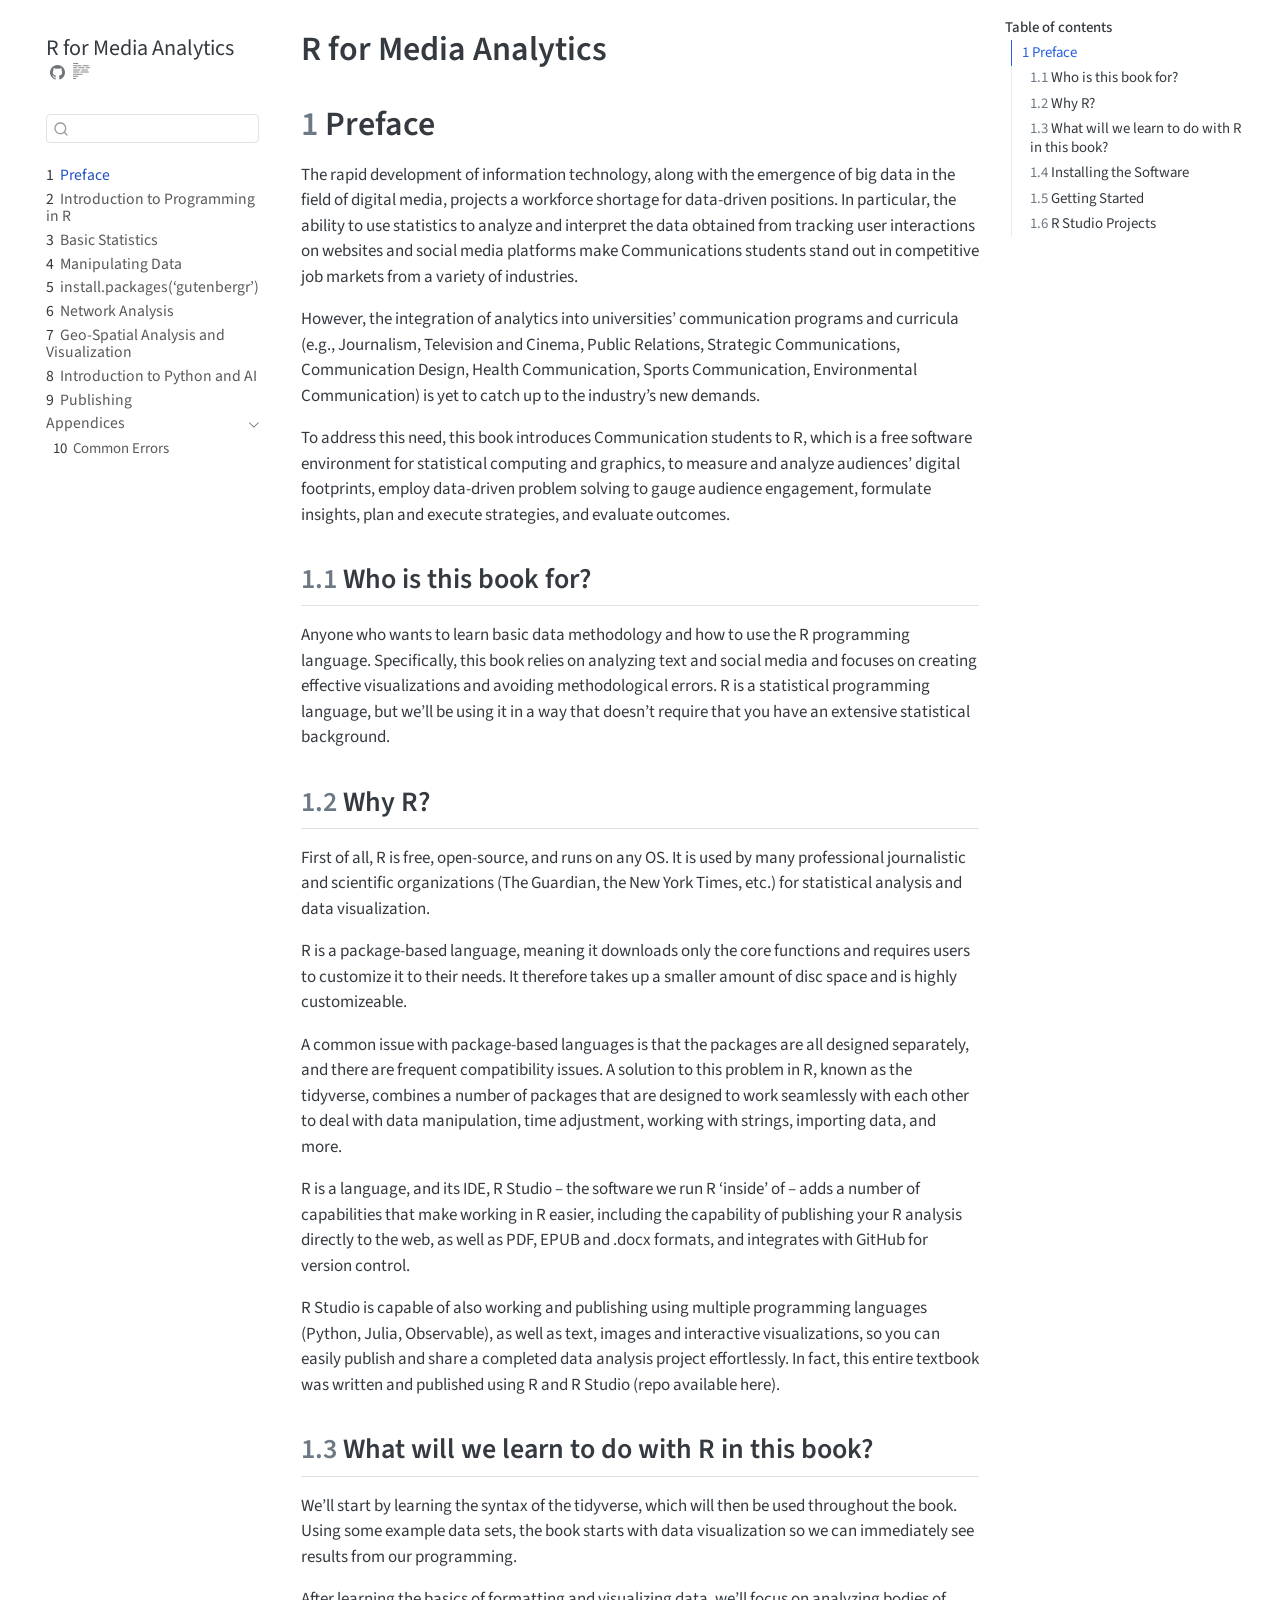
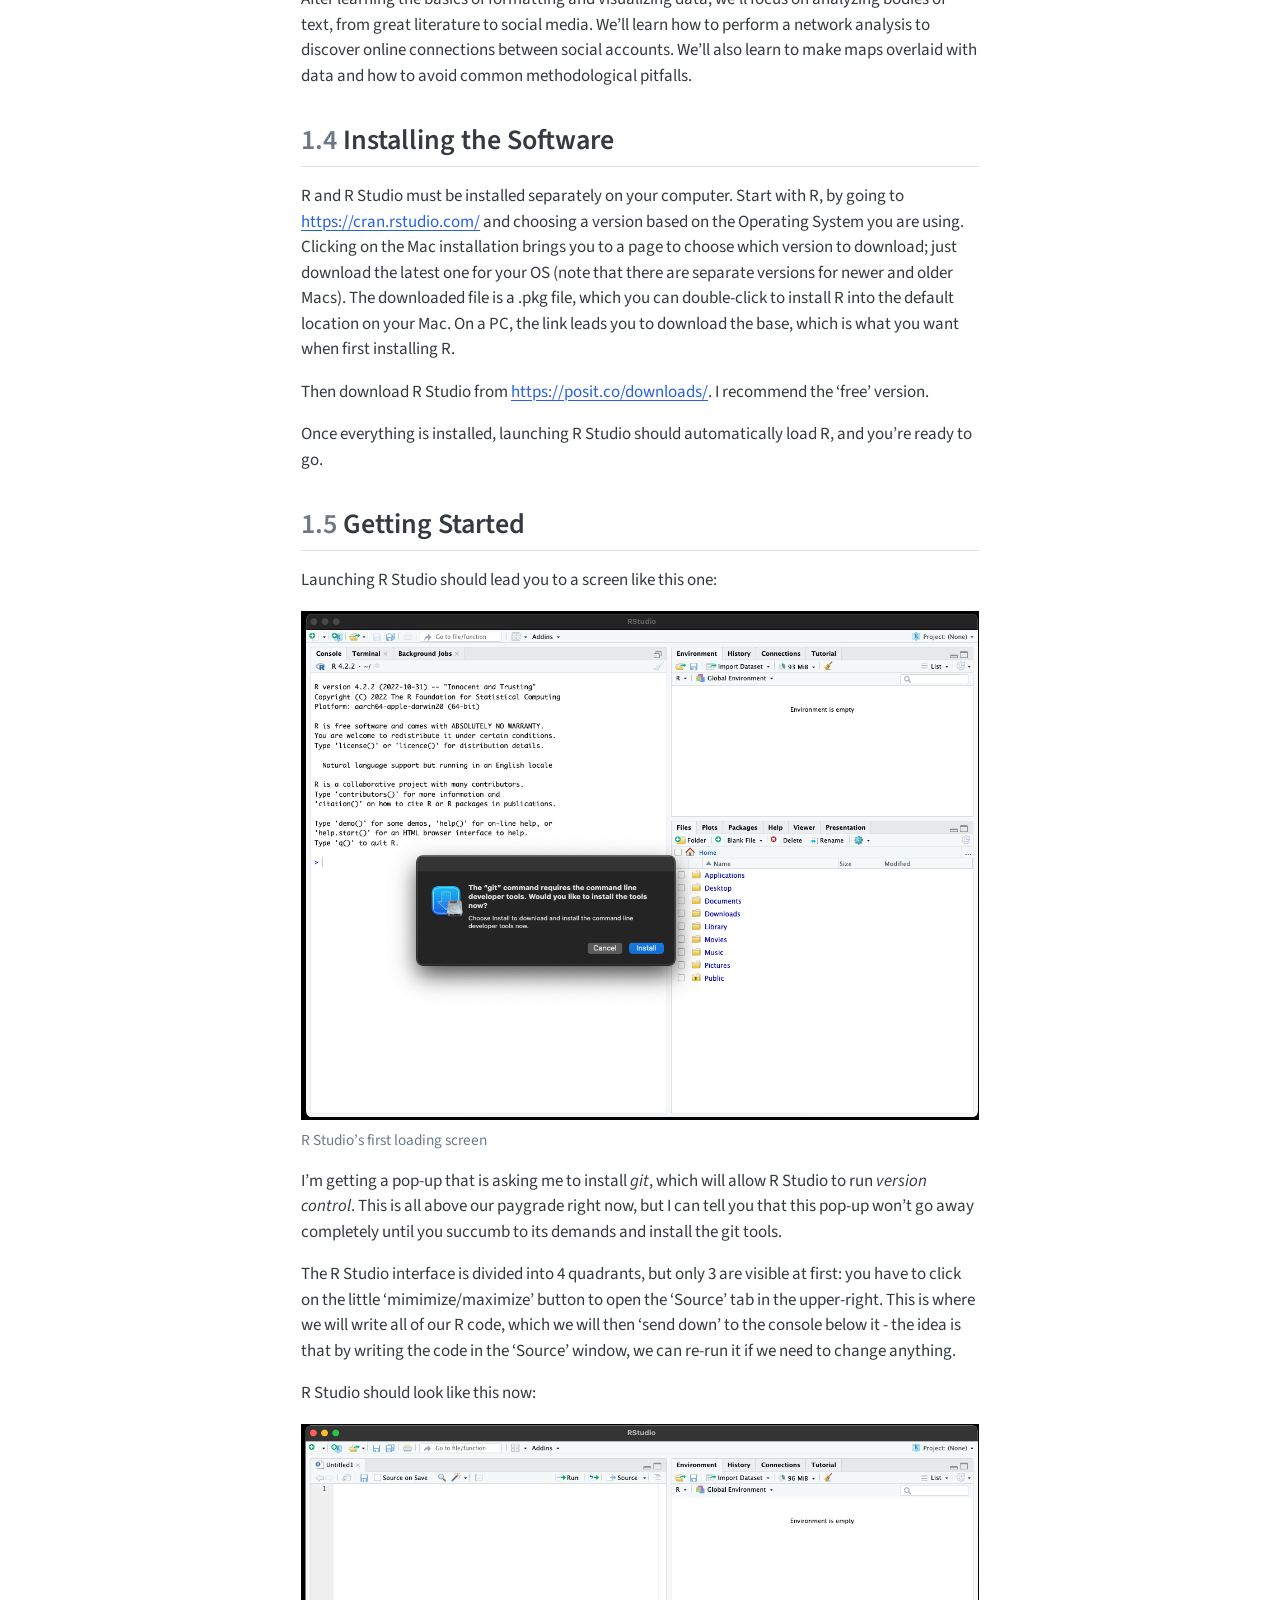
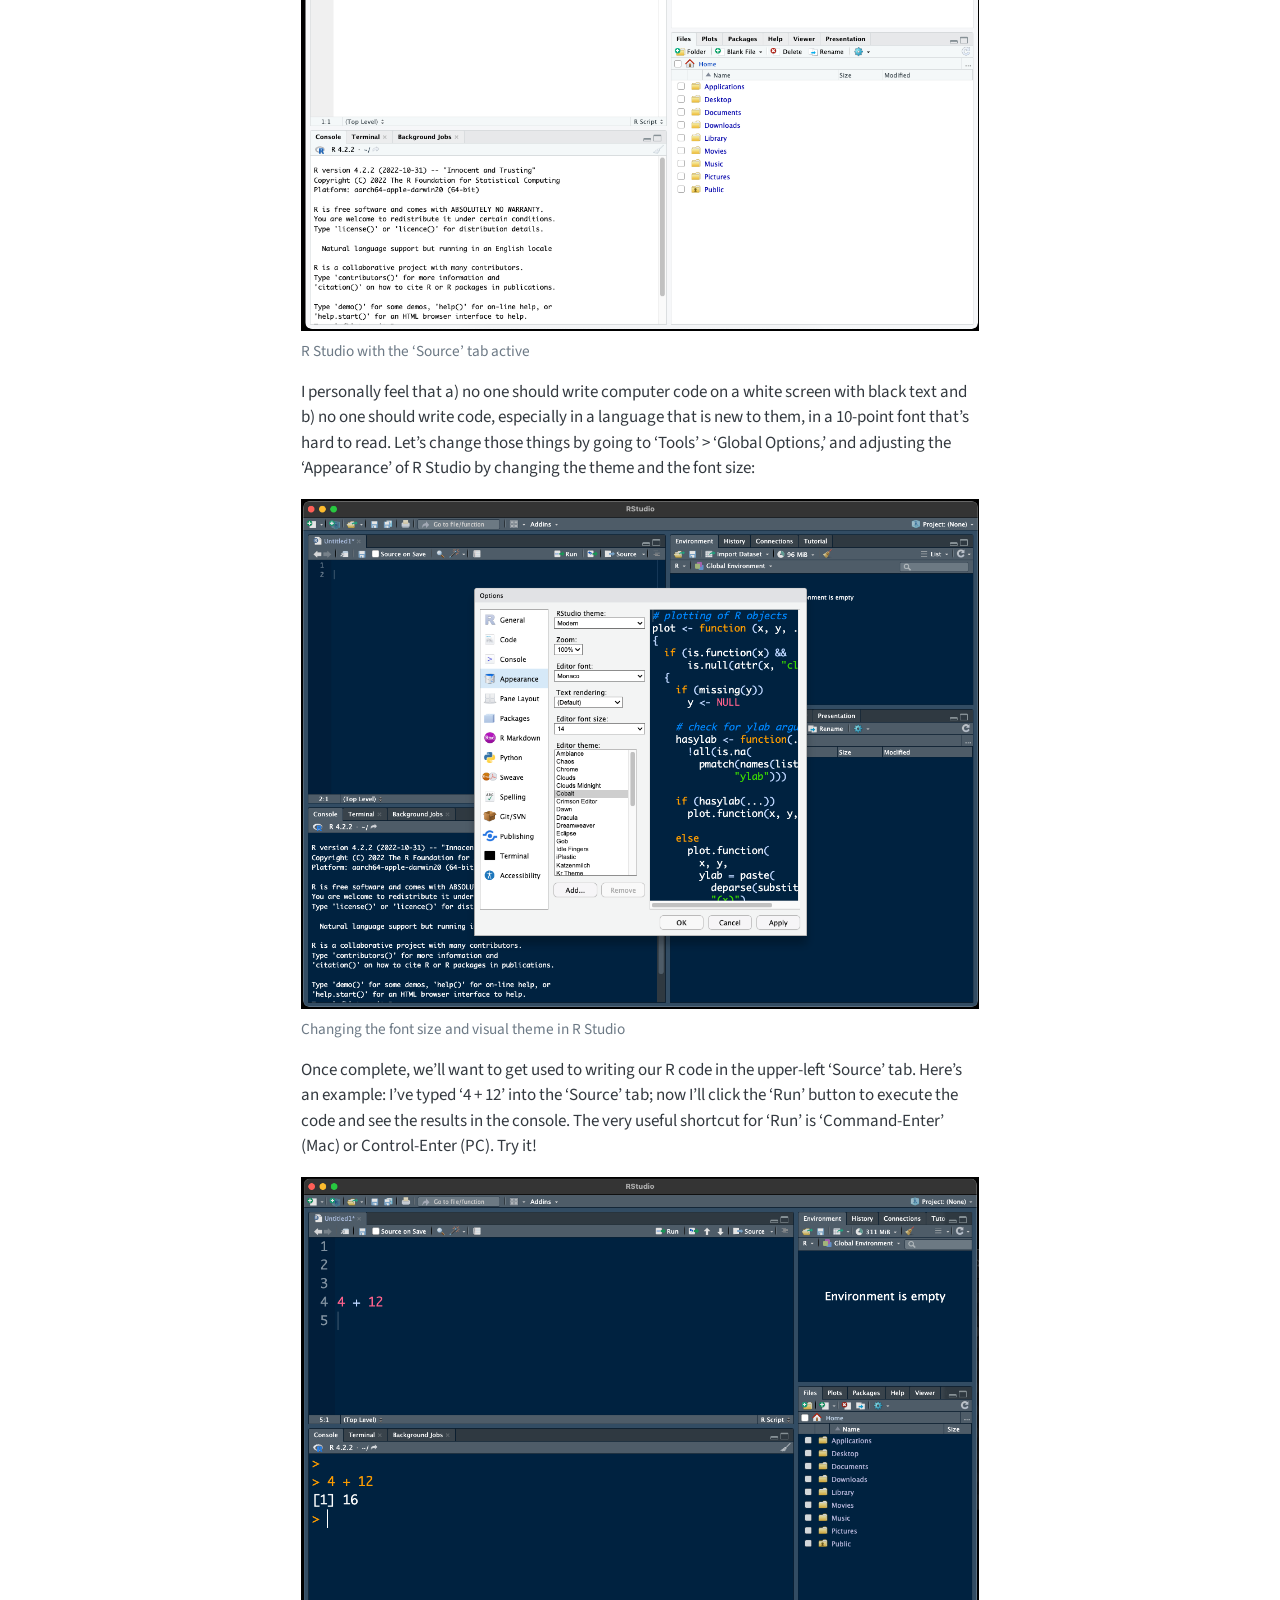
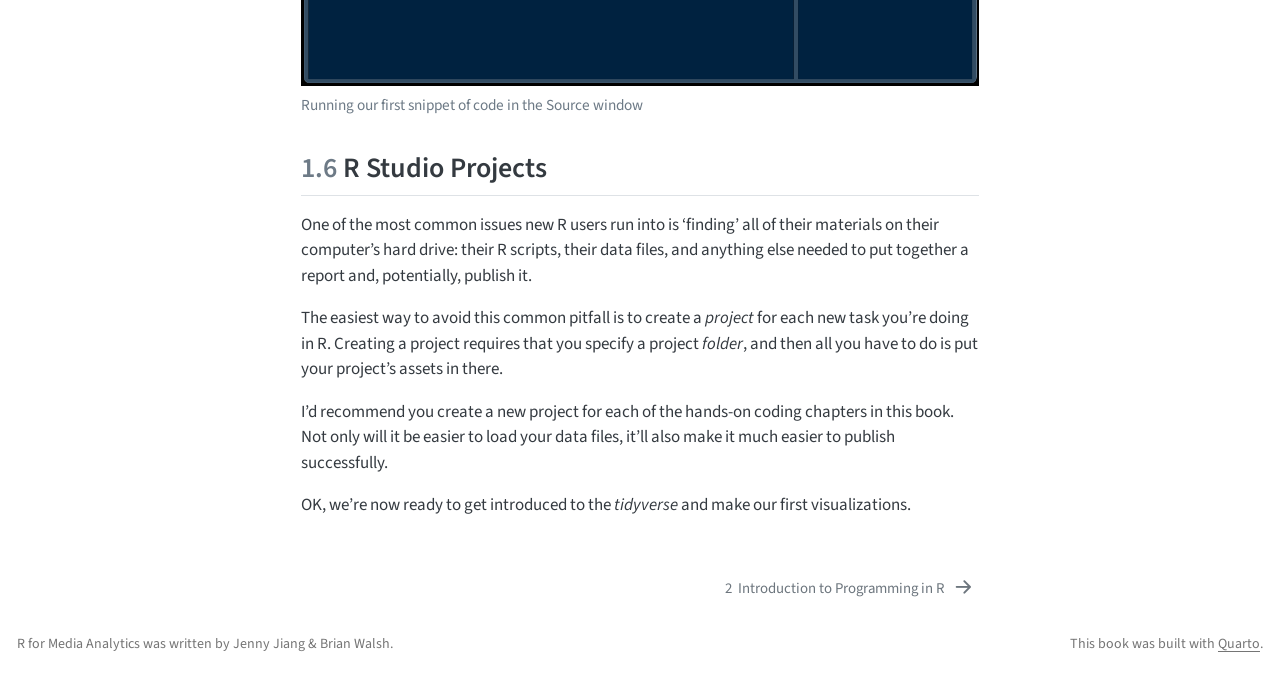
==== docs/index.html @ a7355a2f "R for Media Analytics: initial clean publish - Quarto book with 9 chapters + appendix - New Python/A" ====
<!DOCTYPE html>
<html xmlns="http://www.w3.org/1999/xhtml" lang="en" xml:lang="en"><head>

<meta charset="utf-8">
<meta name="generator" content="quarto-1.4.553">

<meta name="viewport" content="width=device-width, initial-scale=1.0, user-scalable=yes">

<meta name="author" content="Jenny Jiang &amp; Brian Walsh">

<title>R for Media Analytics</title>
<style>
code{white-space: pre-wrap;}
span.smallcaps{font-variant: small-caps;}
div.columns{display: flex; gap: min(4vw, 1.5em);}
div.column{flex: auto; overflow-x: auto;}
div.hanging-indent{margin-left: 1.5em; text-indent: -1.5em;}
ul.task-list{list-style: none;}
ul.task-list li input[type="checkbox"] {
  width: 0.8em;
  margin: 0 0.8em 0.2em -1em; /* quarto-specific, see https://github.com/quarto-dev/quarto-cli/issues/4556 */ 
  vertical-align: middle;
}
</style>


<script src="site_libs/quarto-nav/quarto-nav.js"></script>
<script src="site_libs/quarto-nav/headroom.min.js"></script>
<script src="site_libs/clipboard/clipboard.min.js"></script>
<script src="site_libs/quarto-search/autocomplete.umd.js"></script>
<script src="site_libs/quarto-search/fuse.min.js"></script>
<script src="site_libs/quarto-search/quarto-search.js"></script>
<meta name="quarto:offset" content="./">
<link href="./intro.html" rel="next">
<script src="site_libs/quarto-html/quarto.js"></script>
<script src="site_libs/quarto-html/popper.min.js"></script>
<script src="site_libs/quarto-html/tippy.umd.min.js"></script>
<script src="site_libs/quarto-html/anchor.min.js"></script>
<link href="site_libs/quarto-html/tippy.css" rel="stylesheet">
<link href="site_libs/quarto-html/quarto-syntax-highlighting.css" rel="stylesheet" id="quarto-text-highlighting-styles">
<script src="site_libs/bootstrap/bootstrap.min.js"></script>
<link href="site_libs/bootstrap/bootstrap-icons.css" rel="stylesheet">
<link href="site_libs/bootstrap/bootstrap.min.css" rel="stylesheet" id="quarto-bootstrap" data-mode="light">
<script id="quarto-search-options" type="application/json">{
  "location": "sidebar",
  "copy-button": false,
  "collapse-after": 3,
  "panel-placement": "start",
  "type": "textbox",
  "limit": 50,
  "keyboard-shortcut": [
    "f",
    "/",
    "s"
  ],
  "show-item-context": false,
  "language": {
    "search-no-results-text": "No results",
    "search-matching-documents-text": "matching documents",
    "search-copy-link-title": "Copy link to search",
    "search-hide-matches-text": "Hide additional matches",
    "search-more-match-text": "more match in this document",
    "search-more-matches-text": "more matches in this document",
    "search-clear-button-title": "Clear",
    "search-text-placeholder": "",
    "search-detached-cancel-button-title": "Cancel",
    "search-submit-button-title": "Submit",
    "search-label": "Search"
  }
}</script>


<link rel="stylesheet" href="style.css">
</head>

<body class="nav-sidebar floating">

<div id="quarto-search-results"></div>
  <header id="quarto-header" class="headroom fixed-top">
  <nav class="quarto-secondary-nav">
    <div class="container-fluid d-flex">
      <button type="button" class="quarto-btn-toggle btn" data-bs-toggle="collapse" data-bs-target=".quarto-sidebar-collapse-item" aria-controls="quarto-sidebar" aria-expanded="false" aria-label="Toggle sidebar navigation" onclick="if (window.quartoToggleHeadroom) { window.quartoToggleHeadroom(); }">
        <i class="bi bi-layout-text-sidebar-reverse"></i>
      </button>
        <nav class="quarto-page-breadcrumbs" aria-label="breadcrumb"><ol class="breadcrumb"><li class="breadcrumb-item"><a href="./index.html"><span class="chapter-number">1</span>&nbsp; <span class="chapter-title">Preface</span></a></li></ol></nav>
        <a class="flex-grow-1" role="button" data-bs-toggle="collapse" data-bs-target=".quarto-sidebar-collapse-item" aria-controls="quarto-sidebar" aria-expanded="false" aria-label="Toggle sidebar navigation" onclick="if (window.quartoToggleHeadroom) { window.quartoToggleHeadroom(); }">      
        </a>
      <button type="button" class="btn quarto-search-button" aria-label="" onclick="window.quartoOpenSearch();">
        <i class="bi bi-search"></i>
      </button>
    </div>
  </nav>
</header>
<!-- content -->
<div id="quarto-content" class="quarto-container page-columns page-rows-contents page-layout-article">
<!-- sidebar -->
  <nav id="quarto-sidebar" class="sidebar collapse collapse-horizontal quarto-sidebar-collapse-item sidebar-navigation floating overflow-auto">
    <div class="pt-lg-2 mt-2 text-left sidebar-header">
    <div class="sidebar-title mb-0 py-0">
      <a href="./">R for Media Analytics</a> 
        <div class="sidebar-tools-main">
    <a href="https://github.com/bwalsh5/r-for-media-analytics/" title="Source Code" class="quarto-navigation-tool px-1" aria-label="Source Code"><i class="bi bi-github"></i></a>
  <a href="" class="quarto-reader-toggle quarto-navigation-tool px-1" onclick="window.quartoToggleReader(); return false;" title="Toggle reader mode">
  <div class="quarto-reader-toggle-btn">
  <i class="bi"></i>
  </div>
</a>
</div>
    </div>
      </div>
        <div class="mt-2 flex-shrink-0 align-items-center">
        <div class="sidebar-search">
        <div id="quarto-search" class="" title="Search"></div>
        </div>
        </div>
    <div class="sidebar-menu-container"> 
    <ul class="list-unstyled mt-1">
        <li class="sidebar-item">
  <div class="sidebar-item-container"> 
  <a href="./index.html" class="sidebar-item-text sidebar-link active">
 <span class="menu-text"><span class="chapter-number">1</span>&nbsp; <span class="chapter-title">Preface</span></span></a>
  </div>
</li>
        <li class="sidebar-item">
  <div class="sidebar-item-container"> 
  <a href="./intro.html" class="sidebar-item-text sidebar-link">
 <span class="menu-text"><span class="chapter-number">2</span>&nbsp; <span class="chapter-title">Introduction to Programming in R</span></span></a>
  </div>
</li>
        <li class="sidebar-item">
  <div class="sidebar-item-container"> 
  <a href="./basic_statistics.html" class="sidebar-item-text sidebar-link">
 <span class="menu-text"><span class="chapter-number">3</span>&nbsp; <span class="chapter-title">Basic Statistics</span></span></a>
  </div>
</li>
        <li class="sidebar-item">
  <div class="sidebar-item-container"> 
  <a href="./manipulating_data.html" class="sidebar-item-text sidebar-link">
 <span class="menu-text"><span class="chapter-number">4</span>&nbsp; <span class="chapter-title">Manipulating Data</span></span></a>
  </div>
</li>
        <li class="sidebar-item">
  <div class="sidebar-item-container"> 
  <a href="./text_analysis.html" class="sidebar-item-text sidebar-link">
 <span class="menu-text"><span class="chapter-number">5</span>&nbsp; <span class="chapter-title">install.packages(‘gutenbergr’)</span></span></a>
  </div>
</li>
        <li class="sidebar-item">
  <div class="sidebar-item-container"> 
  <a href="./network_analysis.html" class="sidebar-item-text sidebar-link">
 <span class="menu-text"><span class="chapter-number">6</span>&nbsp; <span class="chapter-title">Network Analysis</span></span></a>
  </div>
</li>
        <li class="sidebar-item">
  <div class="sidebar-item-container"> 
  <a href="./geo_spatial_analysis.html" class="sidebar-item-text sidebar-link">
 <span class="menu-text"><span class="chapter-number">7</span>&nbsp; <span class="chapter-title">Geo-Spatial Analysis and Visualization</span></span></a>
  </div>
</li>
        <li class="sidebar-item">
  <div class="sidebar-item-container"> 
  <a href="./python_ai_intro.html" class="sidebar-item-text sidebar-link">
 <span class="menu-text"><span class="chapter-number">8</span>&nbsp; <span class="chapter-title">Introduction to Python and AI</span></span></a>
  </div>
</li>
        <li class="sidebar-item">
  <div class="sidebar-item-container"> 
  <a href="./publishing.html" class="sidebar-item-text sidebar-link">
 <span class="menu-text"><span class="chapter-number">9</span>&nbsp; <span class="chapter-title">Publishing</span></span></a>
  </div>
</li>
        <li class="sidebar-item sidebar-item-section">
      <div class="sidebar-item-container"> 
            <a class="sidebar-item-text sidebar-link text-start" data-bs-toggle="collapse" data-bs-target="#quarto-sidebar-section-1" aria-expanded="true">
 <span class="menu-text">Appendices</span></a>
          <a class="sidebar-item-toggle text-start" data-bs-toggle="collapse" data-bs-target="#quarto-sidebar-section-1" aria-expanded="true" aria-label="Toggle section">
            <i class="bi bi-chevron-right ms-2"></i>
          </a> 
      </div>
      <ul id="quarto-sidebar-section-1" class="collapse list-unstyled sidebar-section depth1 show">  
          <li class="sidebar-item">
  <div class="sidebar-item-container"> 
  <a href="./common_errors.html" class="sidebar-item-text sidebar-link">
 <span class="menu-text"><span class="chapter-number">10</span>&nbsp; <span class="chapter-title">Common Errors</span></span></a>
  </div>
</li>
      </ul>
  </li>
    </ul>
    </div>
</nav>
<div id="quarto-sidebar-glass" class="quarto-sidebar-collapse-item" data-bs-toggle="collapse" data-bs-target=".quarto-sidebar-collapse-item"></div>
<!-- margin-sidebar -->
    <div id="quarto-margin-sidebar" class="sidebar margin-sidebar">
        <nav id="TOC" role="doc-toc" class="toc-active">
    <h2 id="toc-title">Table of contents</h2>
   
  <ul>
  <li><a href="#preface" id="toc-preface" class="nav-link active" data-scroll-target="#preface"><span class="header-section-number">1</span> Preface</a>
  <ul class="collapse">
  <li><a href="#who-is-this-book-for" id="toc-who-is-this-book-for" class="nav-link" data-scroll-target="#who-is-this-book-for"><span class="header-section-number">1.1</span> Who is this book for?</a></li>
  <li><a href="#why-r" id="toc-why-r" class="nav-link" data-scroll-target="#why-r"><span class="header-section-number">1.2</span> Why R?</a></li>
  <li><a href="#what-will-we-learn-to-do-with-r-in-this-book" id="toc-what-will-we-learn-to-do-with-r-in-this-book" class="nav-link" data-scroll-target="#what-will-we-learn-to-do-with-r-in-this-book"><span class="header-section-number">1.3</span> What will we learn to do with R in this book?</a></li>
  <li><a href="#installing-the-software" id="toc-installing-the-software" class="nav-link" data-scroll-target="#installing-the-software"><span class="header-section-number">1.4</span> Installing the Software</a></li>
  <li><a href="#getting-started" id="toc-getting-started" class="nav-link" data-scroll-target="#getting-started"><span class="header-section-number">1.5</span> Getting Started</a></li>
  <li><a href="#r-studio-projects" id="toc-r-studio-projects" class="nav-link" data-scroll-target="#r-studio-projects"><span class="header-section-number">1.6</span> R Studio Projects</a></li>
  </ul></li>
  </ul>
</nav>
    </div>
<!-- main -->
<main class="content" id="quarto-document-content">

<header id="title-block-header" class="quarto-title-block default">
<div class="quarto-title">
<h1 class="title">R for Media Analytics</h1>
</div>



<div class="quarto-title-meta">

    
  
    
  </div>
  


</header>


<section id="preface" class="level1" data-number="1">
<h1 data-number="1"><span class="header-section-number">1</span> Preface</h1>
<p>The rapid development of information technology, along with the emergence of big data in the field of digital media, projects a workforce shortage for data-driven positions. In particular, the ability to use statistics to analyze and interpret the data obtained from tracking user interactions on websites and social media platforms make Communications students stand out in competitive job markets from a variety of industries.</p>
<p>However, the integration of analytics into universities’ communication programs and curricula (e.g., Journalism, Television and Cinema, Public Relations, Strategic Communications, Communication Design, Health Communication, Sports Communication, Environmental Communication) is yet to catch up to the industry’s new demands.</p>
<p>To address this need, this book introduces Communication students to R, which is a free software environment for statistical computing and graphics, to measure and analyze audiences’ digital footprints, employ data-driven problem solving to gauge audience engagement, formulate insights, plan and execute strategies, and evaluate outcomes.</p>
<section id="who-is-this-book-for" class="level2" data-number="1.1">
<h2 data-number="1.1" class="anchored" data-anchor-id="who-is-this-book-for"><span class="header-section-number">1.1</span> Who is this book for?</h2>
<p>Anyone who wants to learn basic data methodology and how to use the R programming language. Specifically, this book relies on analyzing text and social media and focuses on creating effective visualizations and avoiding methodological errors. R is a statistical programming language, but we’ll be using it in a way that doesn’t require that you have an extensive statistical background.</p>
</section>
<section id="why-r" class="level2" data-number="1.2">
<h2 data-number="1.2" class="anchored" data-anchor-id="why-r"><span class="header-section-number">1.2</span> Why R?</h2>
<p>First of all, R is free, open-source, and runs on any OS. It is used by many professional journalistic and scientific organizations (The Guardian, the New York Times, etc.) for statistical analysis and data visualization.</p>
<p>R is a package-based language, meaning it downloads only the core functions and requires users to customize it to their needs. It therefore takes up a smaller amount of disc space and is highly customizeable.</p>
<p>A common issue with package-based languages is that the packages are all designed separately, and there are frequent compatibility issues. A solution to this problem in R, known as the tidyverse, combines a number of packages that are designed to work seamlessly with each other to deal with data manipulation, time adjustment, working with strings, importing data, and more.</p>
<p>R is a language, and its IDE, R Studio – the software we run R ‘inside’ of – adds a number of capabilities that make working in R easier, including the capability of publishing your R analysis directly to the web, as well as PDF, EPUB and .docx formats, and integrates with GitHub for version control.</p>
<p>R Studio is capable of also working and publishing using multiple programming languages (Python, Julia, Observable), as well as text, images and interactive visualizations, so you can easily publish and share a completed data analysis project effortlessly. In fact, this entire textbook was written and published using R and R Studio (repo available here).</p>
</section>
<section id="what-will-we-learn-to-do-with-r-in-this-book" class="level2" data-number="1.3">
<h2 data-number="1.3" class="anchored" data-anchor-id="what-will-we-learn-to-do-with-r-in-this-book"><span class="header-section-number">1.3</span> What will we learn to do with R in this book?</h2>
<p>We’ll start by learning the syntax of the tidyverse, which will then be used throughout the book. Using some example data sets, the book starts with data visualization so we can immediately see results from our programming.</p>
<p>After learning the basics of formatting and visualizing data, we’ll focus on analyzing bodies of text, from great literature to social media. We’ll learn how to perform a network analysis to discover online connections between social accounts. We’ll also learn to make maps overlaid with data and how to avoid common methodological pitfalls.</p>
</section>
<section id="installing-the-software" class="level2" data-number="1.4">
<h2 data-number="1.4" class="anchored" data-anchor-id="installing-the-software"><span class="header-section-number">1.4</span> Installing the Software</h2>
<p>R and R Studio must be installed separately on your computer. Start with R, by going to <a href="https://cran.rstudio.com/" class="uri">https://cran.rstudio.com/</a> and choosing a version based on the Operating System you are using. Clicking on the Mac installation brings you to a page to choose which version to download; just download the latest one for your OS (note that there are separate versions for newer and older Macs). The downloaded file is a .pkg file, which you can double-click to install R into the default location on your Mac. On a PC, the link leads you to download the base, which is what you want when first installing R.</p>
<p>Then download R Studio from <a href="https://posit.co/downloads/" class="uri">https://posit.co/downloads/</a>. I recommend the ‘free’ version.</p>
<p>Once everything is installed, launching R Studio should automatically load R, and you’re ready to go.</p>
</section>
<section id="getting-started" class="level2" data-number="1.5">
<h2 data-number="1.5" class="anchored" data-anchor-id="getting-started"><span class="header-section-number">1.5</span> Getting Started</h2>
<p>Launching R Studio should lead you to a screen like this one:</p>
<div class="quarto-figure quarto-figure-center">
<figure class="figure">
<p><img src="images/1.png" class="img-fluid figure-img"></p>
<figcaption>R Studio’s first loading screen</figcaption>
</figure>
</div>
<p>I’m getting a pop-up that is asking me to install <em>git</em>, which will allow R Studio to run <em>version control</em>. This is all above our paygrade right now, but I can tell you that this pop-up won’t go away completely until you succumb to its demands and install the git tools.</p>
<p>The R Studio interface is divided into 4 quadrants, but only 3 are visible at first: you have to click on the little ‘mimimize/maximize’ button to open the ‘Source’ tab in the upper-right. This is where we will write all of our R code, which we will then ‘send down’ to the console below it - the idea is that by writing the code in the ‘Source’ window, we can re-run it if we need to change anything.</p>
<p>R Studio should look like this now:</p>
<div class="quarto-figure quarto-figure-center">
<figure class="figure">
<p><img src="images/2.png" class="img-fluid figure-img"></p>
<figcaption>R Studio with the ‘Source’ tab active</figcaption>
</figure>
</div>
<p>I personally feel that a) no one should write computer code on a white screen with black text and b) no one should write code, especially in a language that is new to them, in a 10-point font that’s hard to read. Let’s change those things by going to ‘Tools’ &gt; ‘Global Options,’ and adjusting the ‘Appearance’ of R Studio by changing the theme and the font size:</p>
<div class="quarto-figure quarto-figure-center">
<figure class="figure">
<p><img src="images/3.png" class="img-fluid figure-img"></p>
<figcaption>Changing the font size and visual theme in R Studio</figcaption>
</figure>
</div>
<p>Once complete, we’ll want to get used to writing our R code in the upper-left ‘Source’ tab. Here’s an example: I’ve typed ‘4 + 12’ into the ‘Source’ tab; now I’ll click the ‘Run’ button to execute the code and see the results in the console. The very useful shortcut for ‘Run’ is ‘Command-Enter’ (Mac) or Control-Enter (PC). Try it!</p>
<div class="quarto-figure quarto-figure-center">
<figure class="figure">
<p><img src="images/3.5.png" class="img-fluid figure-img"></p>
<figcaption>Running our first snippet of code in the Source window</figcaption>
</figure>
</div>
</section>
<section id="r-studio-projects" class="level2" data-number="1.6">
<h2 data-number="1.6" class="anchored" data-anchor-id="r-studio-projects"><span class="header-section-number">1.6</span> R Studio Projects</h2>
<p>One of the most common issues new R users run into is ‘finding’ all of their materials on their computer’s hard drive: their R scripts, their data files, and anything else needed to put together a report and, potentially, publish it.</p>
<p>The easiest way to avoid this common pitfall is to create a <em>project</em> for each new task you’re doing in R. Creating a project requires that you specify a project <em>folder</em>, and then all you have to do is put your project’s assets in there.</p>
<p>I’d recommend you create a new project for each of the hands-on coding chapters in this book. Not only will it be easier to load your data files, it’ll also make it much easier to publish successfully.</p>
<p>OK, we’re now ready to get introduced to the <em>tidyverse</em> and make our first visualizations.</p>


</section>
</section>

</main> <!-- /main -->
<style>
   #mtcars-btn {
     font-size: xx-small;
     padding: 0.2rem 0.3rem !important;
   }
   
   #down-btn {
     margin-right: 2px;
     margin-left: 2px;
   }
   
   a:has(#mtcars-btn) {
     text-decoration: none !important;
   }
   
</style>


<script>
  function add_button() {
    /* get the R generated button by its id */
    let mtcars_btn = document.querySelector("a:has(#mtcars-btn)");
    
    /* get the placeholder where you want to put this button */
    let down_btn = document.querySelector("span#down-btn");
    
    /* append the R generated button to the placeholder*/
    down_btn.appendChild(mtcars_btn)
  }
  
  window.onload = add_button();
</script>
<script id="quarto-html-after-body" type="application/javascript">
window.document.addEventListener("DOMContentLoaded", function (event) {
  const toggleBodyColorMode = (bsSheetEl) => {
    const mode = bsSheetEl.getAttribute("data-mode");
    const bodyEl = window.document.querySelector("body");
    if (mode === "dark") {
      bodyEl.classList.add("quarto-dark");
      bodyEl.classList.remove("quarto-light");
    } else {
      bodyEl.classList.add("quarto-light");
      bodyEl.classList.remove("quarto-dark");
    }
  }
  const toggleBodyColorPrimary = () => {
    const bsSheetEl = window.document.querySelector("link#quarto-bootstrap");
    if (bsSheetEl) {
      toggleBodyColorMode(bsSheetEl);
    }
  }
  toggleBodyColorPrimary();  
  const icon = "";
  const anchorJS = new window.AnchorJS();
  anchorJS.options = {
    placement: 'right',
    icon: icon
  };
  anchorJS.add('.anchored');
  const isCodeAnnotation = (el) => {
    for (const clz of el.classList) {
      if (clz.startsWith('code-annotation-')) {                     
        return true;
      }
    }
    return false;
  }
  const clipboard = new window.ClipboardJS('.code-copy-button', {
    text: function(trigger) {
      const codeEl = trigger.previousElementSibling.cloneNode(true);
      for (const childEl of codeEl.children) {
        if (isCodeAnnotation(childEl)) {
          childEl.remove();
        }
      }
      return codeEl.innerText;
    }
  });
  clipboard.on('success', function(e) {
    // button target
    const button = e.trigger;
    // don't keep focus
    button.blur();
    // flash "checked"
    button.classList.add('code-copy-button-checked');
    var currentTitle = button.getAttribute("title");
    button.setAttribute("title", "Copied!");
    let tooltip;
    if (window.bootstrap) {
      button.setAttribute("data-bs-toggle", "tooltip");
      button.setAttribute("data-bs-placement", "left");
      button.setAttribute("data-bs-title", "Copied!");
      tooltip = new bootstrap.Tooltip(button, 
        { trigger: "manual", 
          customClass: "code-copy-button-tooltip",
          offset: [0, -8]});
      tooltip.show();    
    }
    setTimeout(function() {
      if (tooltip) {
        tooltip.hide();
        button.removeAttribute("data-bs-title");
        button.removeAttribute("data-bs-toggle");
        button.removeAttribute("data-bs-placement");
      }
      button.setAttribute("title", currentTitle);
      button.classList.remove('code-copy-button-checked');
    }, 1000);
    // clear code selection
    e.clearSelection();
  });
    var localhostRegex = new RegExp(/^(?:http|https):\/\/localhost\:?[0-9]*\//);
    var mailtoRegex = new RegExp(/^mailto:/);
      var filterRegex = new RegExp("https:\/\/bwalsh5\.github\.io\/r-for-media-analytics\/");
    var isInternal = (href) => {
        return filterRegex.test(href) || localhostRegex.test(href) || mailtoRegex.test(href);
    }
    // Inspect non-navigation links and adorn them if external
 	var links = window.document.querySelectorAll('a[href]:not(.nav-link):not(.navbar-brand):not(.toc-action):not(.sidebar-link):not(.sidebar-item-toggle):not(.pagination-link):not(.no-external):not([aria-hidden]):not(.dropdown-item):not(.quarto-navigation-tool)');
    for (var i=0; i<links.length; i++) {
      const link = links[i];
      if (!isInternal(link.href)) {
        // undo the damage that might have been done by quarto-nav.js in the case of
        // links that we want to consider external
        if (link.dataset.originalHref !== undefined) {
          link.href = link.dataset.originalHref;
        }
          // target, if specified
          link.setAttribute("target", "_blank");
          if (link.getAttribute("rel") === null) {
            link.setAttribute("rel", "noopener");
          }
      }
    }
  function tippyHover(el, contentFn, onTriggerFn, onUntriggerFn) {
    const config = {
      allowHTML: true,
      maxWidth: 500,
      delay: 100,
      arrow: false,
      appendTo: function(el) {
          return el.parentElement;
      },
      interactive: true,
      interactiveBorder: 10,
      theme: 'quarto',
      placement: 'bottom-start',
    };
    if (contentFn) {
      config.content = contentFn;
    }
    if (onTriggerFn) {
      config.onTrigger = onTriggerFn;
    }
    if (onUntriggerFn) {
      config.onUntrigger = onUntriggerFn;
    }
    window.tippy(el, config); 
  }
  const noterefs = window.document.querySelectorAll('a[role="doc-noteref"]');
  for (var i=0; i<noterefs.length; i++) {
    const ref = noterefs[i];
    tippyHover(ref, function() {
      // use id or data attribute instead here
      let href = ref.getAttribute('data-footnote-href') || ref.getAttribute('href');
      try { href = new URL(href).hash; } catch {}
      const id = href.replace(/^#\/?/, "");
      const note = window.document.getElementById(id);
      if (note) {
        return note.innerHTML;
      } else {
        return "";
      }
    });
  }
  const xrefs = window.document.querySelectorAll('a.quarto-xref');
  const processXRef = (id, note) => {
    // Strip column container classes
    const stripColumnClz = (el) => {
      el.classList.remove("page-full", "page-columns");
      if (el.children) {
        for (const child of el.children) {
          stripColumnClz(child);
        }
      }
    }
    stripColumnClz(note)
    if (id === null || id.startsWith('sec-')) {
      // Special case sections, only their first couple elements
      const container = document.createElement("div");
      if (note.children && note.children.length > 2) {
        container.appendChild(note.children[0].cloneNode(true));
        for (let i = 1; i < note.children.length; i++) {
          const child = note.children[i];
          if (child.tagName === "P" && child.innerText === "") {
            continue;
          } else {
            container.appendChild(child.cloneNode(true));
            break;
          }
        }
        if (window.Quarto?.typesetMath) {
          window.Quarto.typesetMath(container);
        }
        return container.innerHTML
      } else {
        if (window.Quarto?.typesetMath) {
          window.Quarto.typesetMath(note);
        }
        return note.innerHTML;
      }
    } else {
      // Remove any anchor links if they are present
      const anchorLink = note.querySelector('a.anchorjs-link');
      if (anchorLink) {
        anchorLink.remove();
      }
      if (window.Quarto?.typesetMath) {
        window.Quarto.typesetMath(note);
      }
      // TODO in 1.5, we should make sure this works without a callout special case
      if (note.classList.contains("callout")) {
        return note.outerHTML;
      } else {
        return note.innerHTML;
      }
    }
  }
  for (var i=0; i<xrefs.length; i++) {
    const xref = xrefs[i];
    tippyHover(xref, undefined, function(instance) {
      instance.disable();
      let url = xref.getAttribute('href');
      let hash = undefined; 
      if (url.startsWith('#')) {
        hash = url;
      } else {
        try { hash = new URL(url).hash; } catch {}
      }
      if (hash) {
        const id = hash.replace(/^#\/?/, "");
        const note = window.document.getElementById(id);
        if (note !== null) {
          try {
            const html = processXRef(id, note.cloneNode(true));
            instance.setContent(html);
          } finally {
            instance.enable();
            instance.show();
          }
        } else {
          // See if we can fetch this
          fetch(url.split('#')[0])
          .then(res => res.text())
          .then(html => {
            const parser = new DOMParser();
            const htmlDoc = parser.parseFromString(html, "text/html");
            const note = htmlDoc.getElementById(id);
            if (note !== null) {
              const html = processXRef(id, note);
              instance.setContent(html);
            } 
          }).finally(() => {
            instance.enable();
            instance.show();
          });
        }
      } else {
        // See if we can fetch a full url (with no hash to target)
        // This is a special case and we should probably do some content thinning / targeting
        fetch(url)
        .then(res => res.text())
        .then(html => {
          const parser = new DOMParser();
          const htmlDoc = parser.parseFromString(html, "text/html");
          const note = htmlDoc.querySelector('main.content');
          if (note !== null) {
            // This should only happen for chapter cross references
            // (since there is no id in the URL)
            // remove the first header
            if (note.children.length > 0 && note.children[0].tagName === "HEADER") {
              note.children[0].remove();
            }
            const html = processXRef(null, note);
            instance.setContent(html);
          } 
        }).finally(() => {
          instance.enable();
          instance.show();
        });
      }
    }, function(instance) {
    });
  }
      let selectedAnnoteEl;
      const selectorForAnnotation = ( cell, annotation) => {
        let cellAttr = 'data-code-cell="' + cell + '"';
        let lineAttr = 'data-code-annotation="' +  annotation + '"';
        const selector = 'span[' + cellAttr + '][' + lineAttr + ']';
        return selector;
      }
      const selectCodeLines = (annoteEl) => {
        const doc = window.document;
        const targetCell = annoteEl.getAttribute("data-target-cell");
        const targetAnnotation = annoteEl.getAttribute("data-target-annotation");
        const annoteSpan = window.document.querySelector(selectorForAnnotation(targetCell, targetAnnotation));
        const lines = annoteSpan.getAttribute("data-code-lines").split(",");
        const lineIds = lines.map((line) => {
          return targetCell + "-" + line;
        })
        let top = null;
        let height = null;
        let parent = null;
        if (lineIds.length > 0) {
            //compute the position of the single el (top and bottom and make a div)
            const el = window.document.getElementById(lineIds[0]);
            top = el.offsetTop;
            height = el.offsetHeight;
            parent = el.parentElement.parentElement;
          if (lineIds.length > 1) {
            const lastEl = window.document.getElementById(lineIds[lineIds.length - 1]);
            const bottom = lastEl.offsetTop + lastEl.offsetHeight;
            height = bottom - top;
          }
          if (top !== null && height !== null && parent !== null) {
            // cook up a div (if necessary) and position it 
            let div = window.document.getElementById("code-annotation-line-highlight");
            if (div === null) {
              div = window.document.createElement("div");
              div.setAttribute("id", "code-annotation-line-highlight");
              div.style.position = 'absolute';
              parent.appendChild(div);
            }
            div.style.top = top - 2 + "px";
            div.style.height = height + 4 + "px";
            div.style.left = 0;
            let gutterDiv = window.document.getElementById("code-annotation-line-highlight-gutter");
            if (gutterDiv === null) {
              gutterDiv = window.document.createElement("div");
              gutterDiv.setAttribute("id", "code-annotation-line-highlight-gutter");
              gutterDiv.style.position = 'absolute';
              const codeCell = window.document.getElementById(targetCell);
              const gutter = codeCell.querySelector('.code-annotation-gutter');
              gutter.appendChild(gutterDiv);
            }
            gutterDiv.style.top = top - 2 + "px";
            gutterDiv.style.height = height + 4 + "px";
          }
          selectedAnnoteEl = annoteEl;
        }
      };
      const unselectCodeLines = () => {
        const elementsIds = ["code-annotation-line-highlight", "code-annotation-line-highlight-gutter"];
        elementsIds.forEach((elId) => {
          const div = window.document.getElementById(elId);
          if (div) {
            div.remove();
          }
        });
        selectedAnnoteEl = undefined;
      };
        // Handle positioning of the toggle
    window.addEventListener(
      "resize",
      throttle(() => {
        elRect = undefined;
        if (selectedAnnoteEl) {
          selectCodeLines(selectedAnnoteEl);
        }
      }, 10)
    );
    function throttle(fn, ms) {
    let throttle = false;
    let timer;
      return (...args) => {
        if(!throttle) { // first call gets through
            fn.apply(this, args);
            throttle = true;
        } else { // all the others get throttled
            if(timer) clearTimeout(timer); // cancel #2
            timer = setTimeout(() => {
              fn.apply(this, args);
              timer = throttle = false;
            }, ms);
        }
      };
    }
      // Attach click handler to the DT
      const annoteDls = window.document.querySelectorAll('dt[data-target-cell]');
      for (const annoteDlNode of annoteDls) {
        annoteDlNode.addEventListener('click', (event) => {
          const clickedEl = event.target;
          if (clickedEl !== selectedAnnoteEl) {
            unselectCodeLines();
            const activeEl = window.document.querySelector('dt[data-target-cell].code-annotation-active');
            if (activeEl) {
              activeEl.classList.remove('code-annotation-active');
            }
            selectCodeLines(clickedEl);
            clickedEl.classList.add('code-annotation-active');
          } else {
            // Unselect the line
            unselectCodeLines();
            clickedEl.classList.remove('code-annotation-active');
          }
        });
      }
  const findCites = (el) => {
    const parentEl = el.parentElement;
    if (parentEl) {
      const cites = parentEl.dataset.cites;
      if (cites) {
        return {
          el,
          cites: cites.split(' ')
        };
      } else {
        return findCites(el.parentElement)
      }
    } else {
      return undefined;
    }
  };
  var bibliorefs = window.document.querySelectorAll('a[role="doc-biblioref"]');
  for (var i=0; i<bibliorefs.length; i++) {
    const ref = bibliorefs[i];
    const citeInfo = findCites(ref);
    if (citeInfo) {
      tippyHover(citeInfo.el, function() {
        var popup = window.document.createElement('div');
        citeInfo.cites.forEach(function(cite) {
          var citeDiv = window.document.createElement('div');
          citeDiv.classList.add('hanging-indent');
          citeDiv.classList.add('csl-entry');
          var biblioDiv = window.document.getElementById('ref-' + cite);
          if (biblioDiv) {
            citeDiv.innerHTML = biblioDiv.innerHTML;
          }
          popup.appendChild(citeDiv);
        });
        return popup.innerHTML;
      });
    }
  }
});
</script>
<nav class="page-navigation">
  <div class="nav-page nav-page-previous">
  </div>
  <div class="nav-page nav-page-next">
      <a href="./intro.html" class="pagination-link" aria-label="Introduction to Programming in R">
        <span class="nav-page-text"><span class="chapter-number">2</span>&nbsp; <span class="chapter-title">Introduction to Programming in R</span></span> <i class="bi bi-arrow-right-short"></i>
      </a>
  </div>
</nav>
</div> <!-- /content -->
<footer class="footer">
  <div class="nav-footer">
    <div class="nav-footer-left">
<p>R for Media Analytics was written by Jenny Jiang &amp; Brian Walsh.</p>
</div>   
    <div class="nav-footer-center">
      &nbsp;
    </div>
    <div class="nav-footer-right">
<p>This book was built with <a href="https://quarto.org/">Quarto</a>.</p>
</div>
  </div>
</footer>




</body></html>
---- docs/site_libs/quarto-html/tippy.css ----
.tippy-box[data-animation=fade][data-state=hidden]{opacity:0}[data-tippy-root]{max-width:calc(100vw - 10px)}.tippy-box{position:relative;background-color:#333;color:#fff;border-radius:4px;font-size:14px;line-height:1.4;white-space:normal;outline:0;transition-property:transform,visibility,opacity}.tippy-box[data-placement^=top]>.tippy-arrow{bottom:0}.tippy-box[data-placement^=top]>.tippy-arrow:before{bottom:-7px;left:0;border-width:8px 8px 0;border-top-color:initial;transform-origin:center top}.tippy-box[data-placement^=bottom]>.tippy-arrow{top:0}.tippy-box[data-placement^=bottom]>.tippy-arrow:before{top:-7px;left:0;border-width:0 8px 8px;border-bottom-color:initial;transform-origin:center bottom}.tippy-box[data-placement^=left]>.tippy-arrow{right:0}.tippy-box[data-placement^=left]>.tippy-arrow:before{border-width:8px 0 8px 8px;border-left-color:initial;right:-7px;transform-origin:center left}.tippy-box[data-placement^=right]>.tippy-arrow{left:0}.tippy-box[data-placement^=right]>.tippy-arrow:before{left:-7px;border-width:8px 8px 8px 0;border-right-color:initial;transform-origin:center right}.tippy-box[data-inertia][data-state=visible]{transition-timing-function:cubic-bezier(.54,1.5,.38,1.11)}.tippy-arrow{width:16px;height:16px;color:#333}.tippy-arrow:before{content:"";position:absolute;border-color:transparent;border-style:solid}.tippy-content{position:relative;padding:5px 9px;z-index:1}
---- docs/site_libs/quarto-html/quarto-syntax-highlighting.css ----
/* quarto syntax highlight colors */
:root {
  --quarto-hl-ot-color: #003B4F;
  --quarto-hl-at-color: #657422;
  --quarto-hl-ss-color: #20794D;
  --quarto-hl-an-color: #5E5E5E;
  --quarto-hl-fu-color: #4758AB;
  --quarto-hl-st-color: #20794D;
  --quarto-hl-cf-color: #003B4F;
  --quarto-hl-op-color: #5E5E5E;
  --quarto-hl-er-color: #AD0000;
  --quarto-hl-bn-color: #AD0000;
  --quarto-hl-al-color: #AD0000;
  --quarto-hl-va-color: #111111;
  --quarto-hl-bu-color: inherit;
  --quarto-hl-ex-color: inherit;
  --quarto-hl-pp-color: #AD0000;
  --quarto-hl-in-color: #5E5E5E;
  --quarto-hl-vs-color: #20794D;
  --quarto-hl-wa-color: #5E5E5E;
  --quarto-hl-do-color: #5E5E5E;
  --quarto-hl-im-color: #00769E;
  --quarto-hl-ch-color: #20794D;
  --quarto-hl-dt-color: #AD0000;
  --quarto-hl-fl-color: #AD0000;
  --quarto-hl-co-color: #5E5E5E;
  --quarto-hl-cv-color: #5E5E5E;
  --quarto-hl-cn-color: #8f5902;
  --quarto-hl-sc-color: #5E5E5E;
  --quarto-hl-dv-color: #AD0000;
  --quarto-hl-kw-color: #003B4F;
}

/* other quarto variables */
:root {
  --quarto-font-monospace: SFMono-Regular, Menlo, Monaco, Consolas, "Liberation Mono", "Courier New", monospace;
}

pre > code.sourceCode > span {
  color: #003B4F;
}

code span {
  color: #003B4F;
}

code.sourceCode > span {
  color: #003B4F;
}

div.sourceCode,
div.sourceCode pre.sourceCode {
  color: #003B4F;
}

code span.ot {
  color: #003B4F;
  font-style: inherit;
}

code span.at {
  color: #657422;
  font-style: inherit;
}

code span.ss {
  color: #20794D;
  font-style: inherit;
}

code span.an {
  color: #5E5E5E;
  font-style: inherit;
}

code span.fu {
  color: #4758AB;
  font-style: inherit;
}

code span.st {
  color: #20794D;
  font-style: inherit;
}

code span.cf {
  color: #003B4F;
  font-style: inherit;
}

code span.op {
  color: #5E5E5E;
  font-style: inherit;
}

code span.er {
  color: #AD0000;
  font-style: inherit;
}

code span.bn {
  color: #AD0000;
  font-style: inherit;
}

code span.al {
  color: #AD0000;
  font-style: inherit;
}

code span.va {
  color: #111111;
  font-style: inherit;
}

code span.bu {
  font-style: inherit;
}

code span.ex {
  font-style: inherit;
}

code span.pp {
  color: #AD0000;
  font-style: inherit;
}

code span.in {
  color: #5E5E5E;
  font-style: inherit;
}

code span.vs {
  color: #20794D;
  font-style: inherit;
}

code span.wa {
  color: #5E5E5E;
  font-style: italic;
}

code span.do {
  color: #5E5E5E;
  font-style: italic;
}

code span.im {
  color: #00769E;
  font-style: inherit;
}

code span.ch {
  color: #20794D;
  font-style: inherit;
}

code span.dt {
  color: #AD0000;
  font-style: inherit;
}

code span.fl {
  color: #AD0000;
  font-style: inherit;
}

code span.co {
  color: #5E5E5E;
  font-style: inherit;
}

code span.cv {
  color: #5E5E5E;
  font-style: italic;
}

code span.cn {
  color: #8f5902;
  font-style: inherit;
}

code span.sc {
  color: #5E5E5E;
  font-style: inherit;
}

code span.dv {
  color: #AD0000;
  font-style: inherit;
}

code span.kw {
  color: #003B4F;
  font-style: inherit;
}

.prevent-inlining {
  content: "</";
}

/*# sourceMappingURL=debc5d5d77c3f9108843748ff7464032.css.map */
---- docs/style.css ----
p.caption {
  color: #777;
  margin-top: 10px;
}
p code {
  white-space: inherit;
}
pre {
  word-break: normal;
  word-wrap: normal;
}
pre code {
  white-space: inherit;
}
{css, echo=FALSE}

pre {
  max-height: 320px;
  overflow-y: auto;
}

pre[class] {
  max-height: 320px;
}
.scroll-300 {
  max-height: 300px;
  overflow-y: auto;
  background-color: inherit;
}
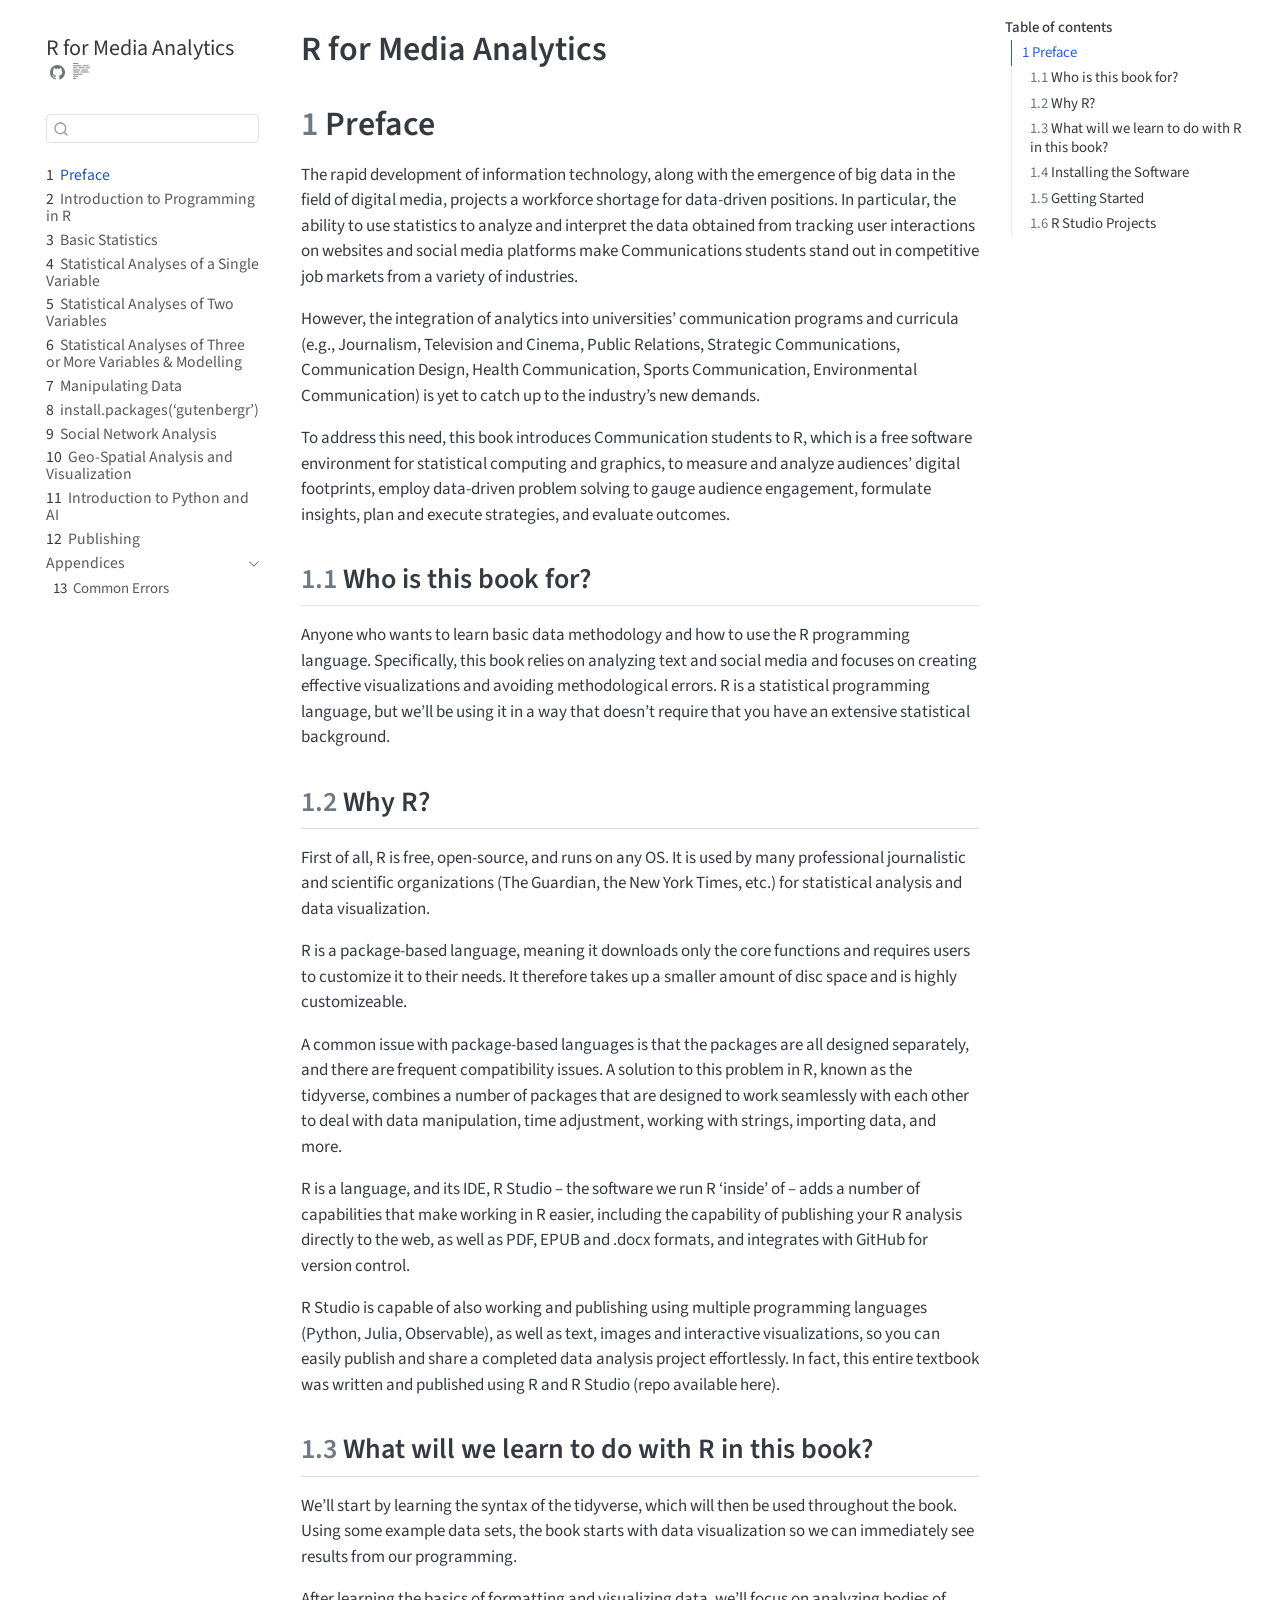
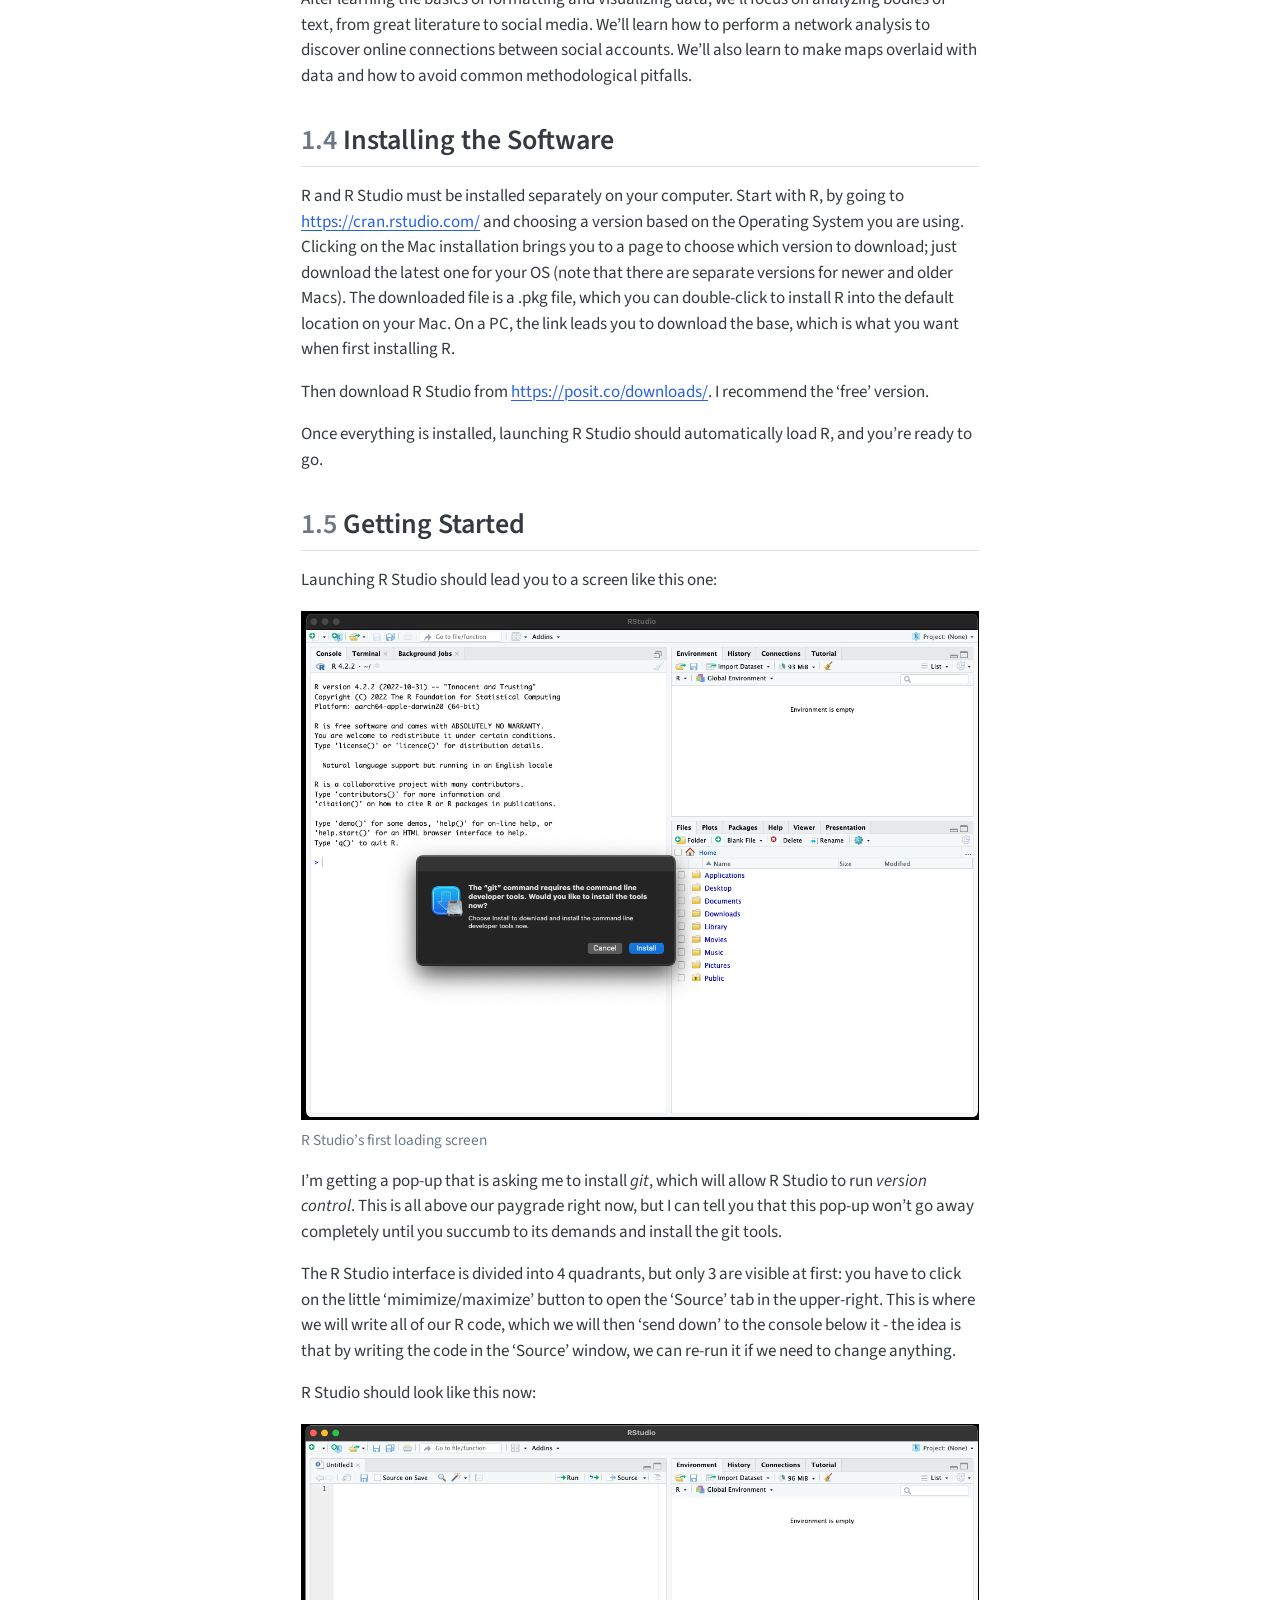
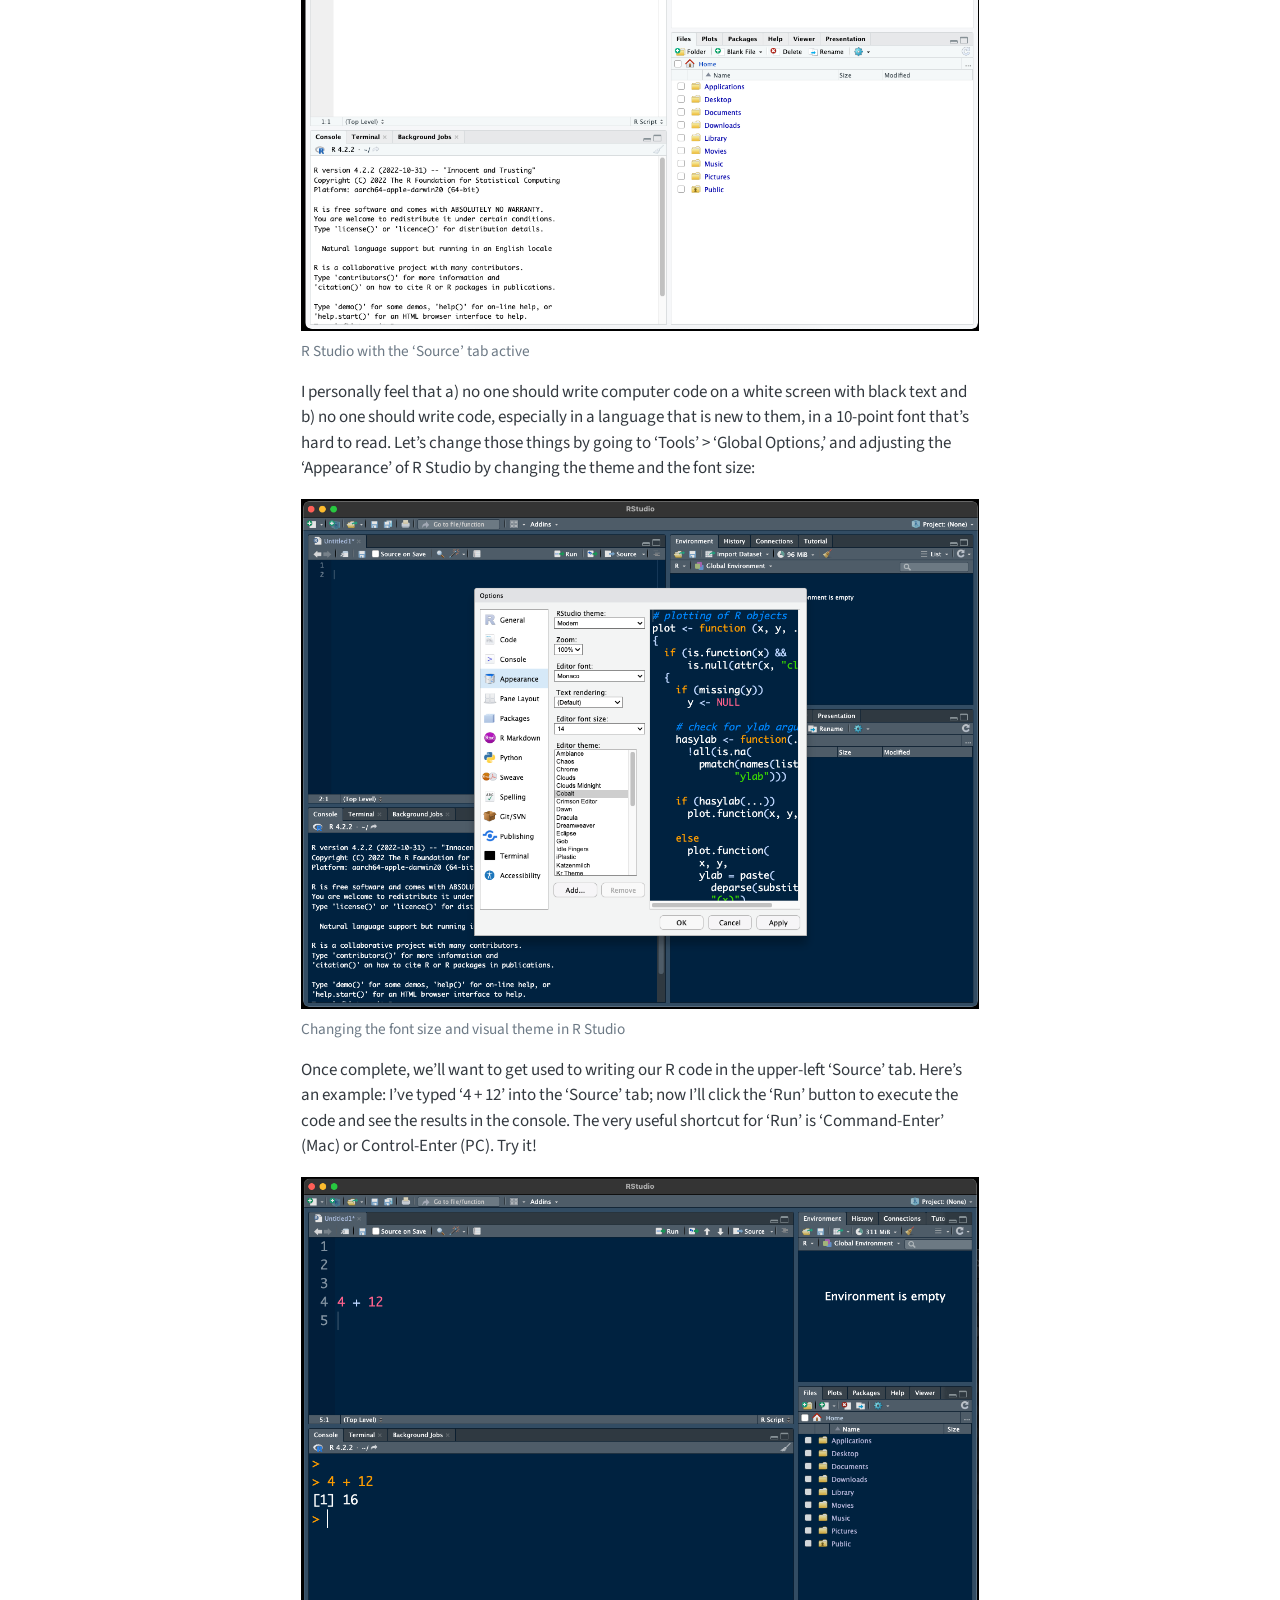
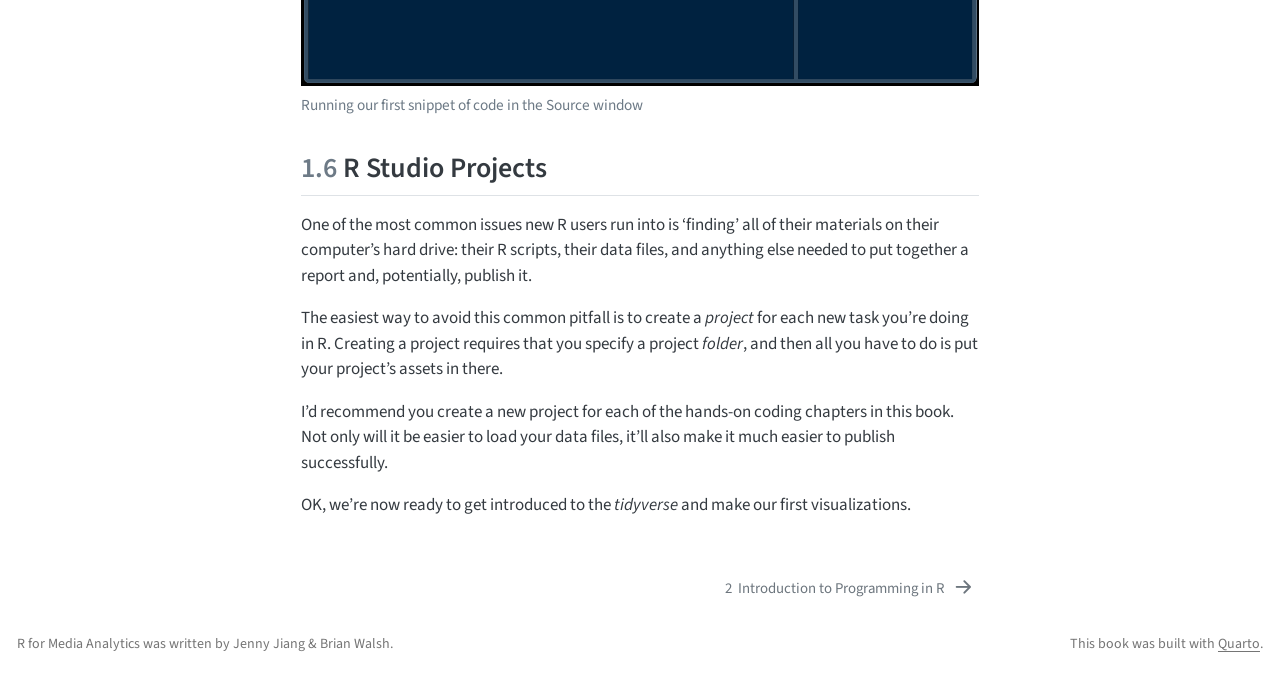
==== commit 9ae3269e: "Add three statistics chapters and fill in network analysis chapter - statistical_analysis_single.qmd" ====
--- a/docs/index.html
+++ b/docs/index.html
@@ -99,7 +99,7 @@
     <div class="sidebar-title mb-0 py-0">
       <a href="./">R for Media Analytics</a> 
         <div class="sidebar-tools-main">
-    <a href="https://github.com/bwalsh5/r-for-media-analytics/" title="Source Code" class="quarto-navigation-tool px-1" aria-label="Source Code"><i class="bi bi-github"></i></a>
+    <a href="https://github.com/bwalsh5/advanced-media-analytics/" title="Source Code" class="quarto-navigation-tool px-1" aria-label="Source Code"><i class="bi bi-github"></i></a>
   <a href="" class="quarto-reader-toggle quarto-navigation-tool px-1" onclick="window.quartoToggleReader(); return false;" title="Toggle reader mode">
   <div class="quarto-reader-toggle-btn">
   <i class="bi"></i>
@@ -135,38 +135,56 @@
 </li>
         <li class="sidebar-item">
   <div class="sidebar-item-container"> 
+  <a href="./statistical_analysis_single.html" class="sidebar-item-text sidebar-link">
+ <span class="menu-text"><span class="chapter-number">4</span>&nbsp; <span class="chapter-title">Statistical Analyses of a Single Variable</span></span></a>
+  </div>
+</li>
+        <li class="sidebar-item">
+  <div class="sidebar-item-container"> 
+  <a href="./statistical_analysis_two.html" class="sidebar-item-text sidebar-link">
+ <span class="menu-text"><span class="chapter-number">5</span>&nbsp; <span class="chapter-title">Statistical Analyses of Two Variables</span></span></a>
+  </div>
+</li>
+        <li class="sidebar-item">
+  <div class="sidebar-item-container"> 
+  <a href="./statistical_analysis_multi.html" class="sidebar-item-text sidebar-link">
+ <span class="menu-text"><span class="chapter-number">6</span>&nbsp; <span class="chapter-title">Statistical Analyses of Three or More Variables &amp; Modelling</span></span></a>
+  </div>
+</li>
+        <li class="sidebar-item">
+  <div class="sidebar-item-container"> 
   <a href="./manipulating_data.html" class="sidebar-item-text sidebar-link">
- <span class="menu-text"><span class="chapter-number">4</span>&nbsp; <span class="chapter-title">Manipulating Data</span></span></a>
+ <span class="menu-text"><span class="chapter-number">7</span>&nbsp; <span class="chapter-title">Manipulating Data</span></span></a>
   </div>
 </li>
         <li class="sidebar-item">
   <div class="sidebar-item-container"> 
   <a href="./text_analysis.html" class="sidebar-item-text sidebar-link">
- <span class="menu-text"><span class="chapter-number">5</span>&nbsp; <span class="chapter-title">install.packages(‘gutenbergr’)</span></span></a>
+ <span class="menu-text"><span class="chapter-number">8</span>&nbsp; <span class="chapter-title">install.packages(‘gutenbergr’)</span></span></a>
   </div>
 </li>
         <li class="sidebar-item">
   <div class="sidebar-item-container"> 
   <a href="./network_analysis.html" class="sidebar-item-text sidebar-link">
- <span class="menu-text"><span class="chapter-number">6</span>&nbsp; <span class="chapter-title">Network Analysis</span></span></a>
+ <span class="menu-text"><span class="chapter-number">9</span>&nbsp; <span class="chapter-title">Social Network Analysis</span></span></a>
   </div>
 </li>
         <li class="sidebar-item">
   <div class="sidebar-item-container"> 
   <a href="./geo_spatial_analysis.html" class="sidebar-item-text sidebar-link">
- <span class="menu-text"><span class="chapter-number">7</span>&nbsp; <span class="chapter-title">Geo-Spatial Analysis and Visualization</span></span></a>
+ <span class="menu-text"><span class="chapter-number">10</span>&nbsp; <span class="chapter-title">Geo-Spatial Analysis and Visualization</span></span></a>
   </div>
 </li>
         <li class="sidebar-item">
   <div class="sidebar-item-container"> 
   <a href="./python_ai_intro.html" class="sidebar-item-text sidebar-link">
- <span class="menu-text"><span class="chapter-number">8</span>&nbsp; <span class="chapter-title">Introduction to Python and AI</span></span></a>
+ <span class="menu-text"><span class="chapter-number">11</span>&nbsp; <span class="chapter-title">Introduction to Python and AI</span></span></a>
   </div>
 </li>
         <li class="sidebar-item">
   <div class="sidebar-item-container"> 
   <a href="./publishing.html" class="sidebar-item-text sidebar-link">
- <span class="menu-text"><span class="chapter-number">9</span>&nbsp; <span class="chapter-title">Publishing</span></span></a>
+ <span class="menu-text"><span class="chapter-number">12</span>&nbsp; <span class="chapter-title">Publishing</span></span></a>
   </div>
 </li>
         <li class="sidebar-item sidebar-item-section">
@@ -181,7 +199,7 @@
           <li class="sidebar-item">
   <div class="sidebar-item-container"> 
   <a href="./common_errors.html" class="sidebar-item-text sidebar-link">
- <span class="menu-text"><span class="chapter-number">10</span>&nbsp; <span class="chapter-title">Common Errors</span></span></a>
+ <span class="menu-text"><span class="chapter-number">13</span>&nbsp; <span class="chapter-title">Common Errors</span></span></a>
   </div>
 </li>
       </ul>
@@ -416,7 +434,7 @@
   });
     var localhostRegex = new RegExp(/^(?:http|https):\/\/localhost\:?[0-9]*\//);
     var mailtoRegex = new RegExp(/^mailto:/);
-      var filterRegex = new RegExp("https:\/\/bwalsh5\.github\.io\/r-for-media-analytics\/");
+      var filterRegex = new RegExp("https:\/\/bwalsh5\.github\.io\/advanced-media-analytics\/");
     var isInternal = (href) => {
         return filterRegex.test(href) || localhostRegex.test(href) || mailtoRegex.test(href);
     }
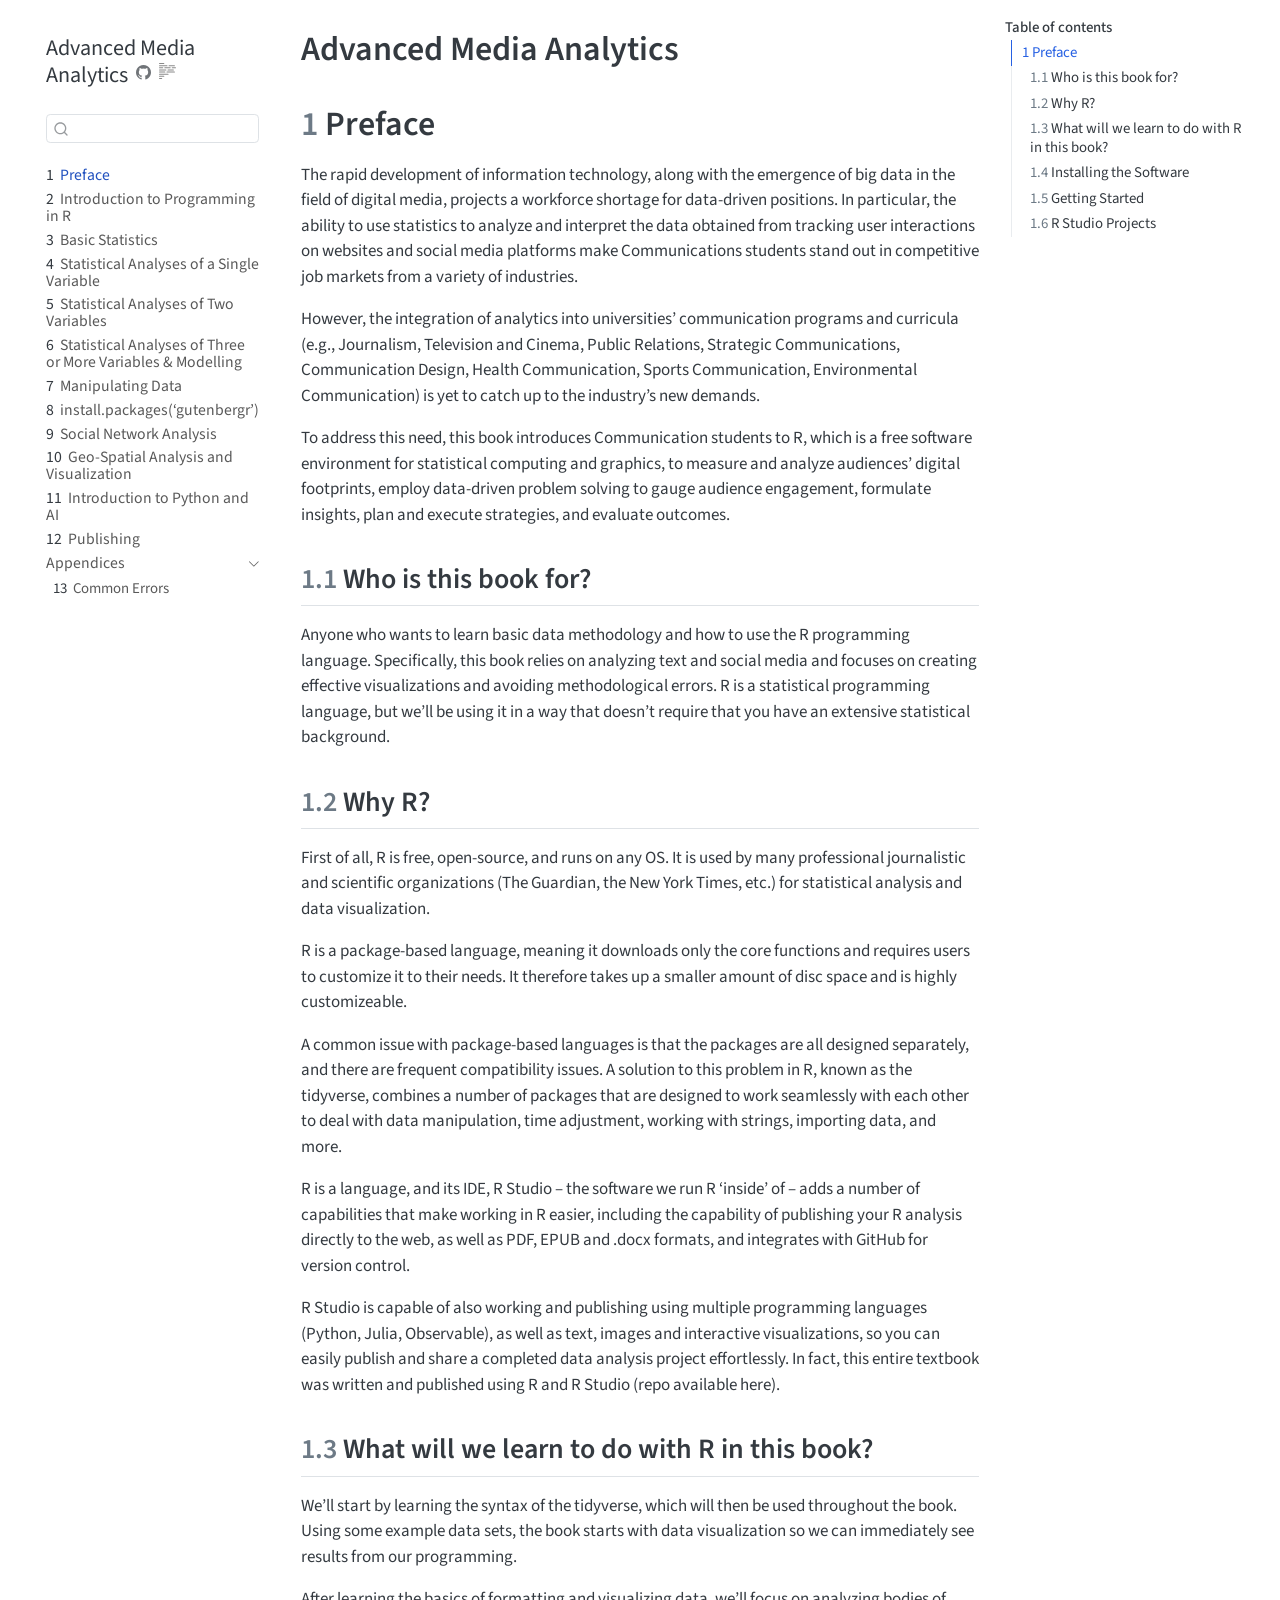
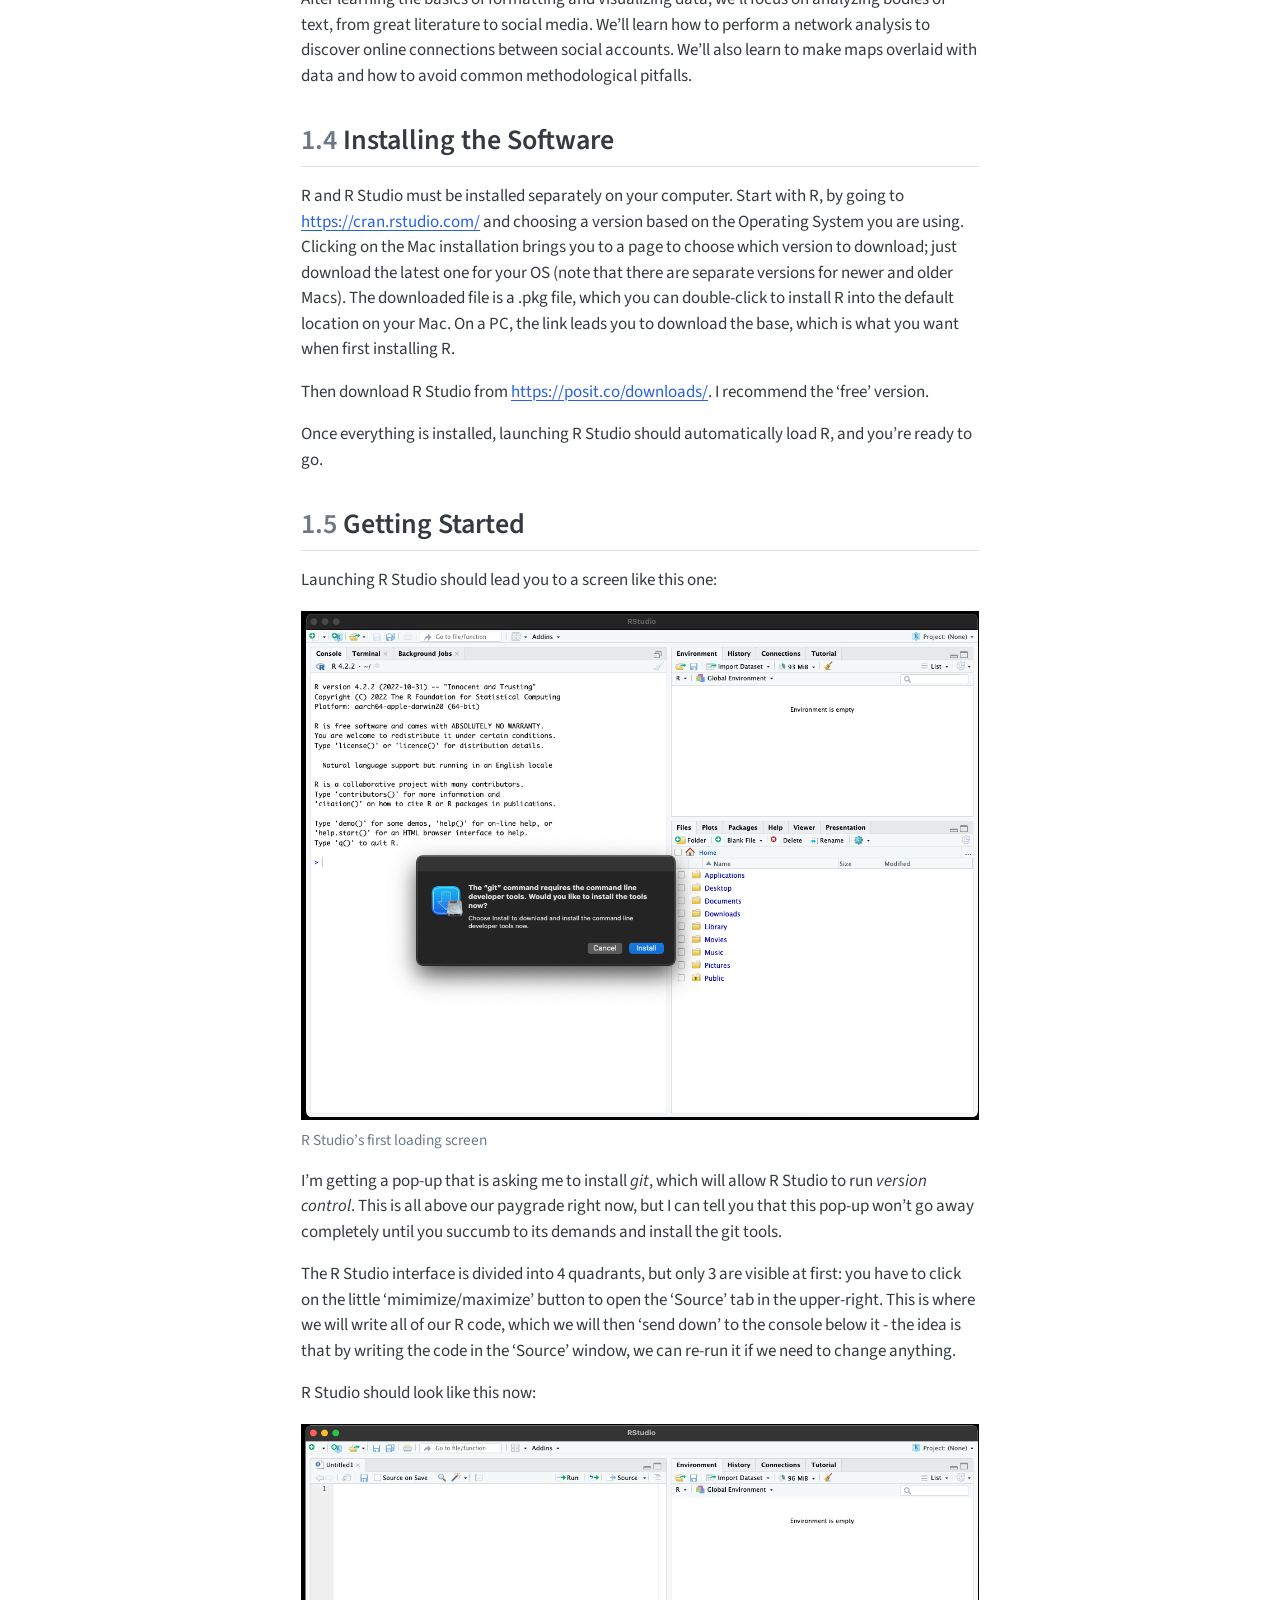
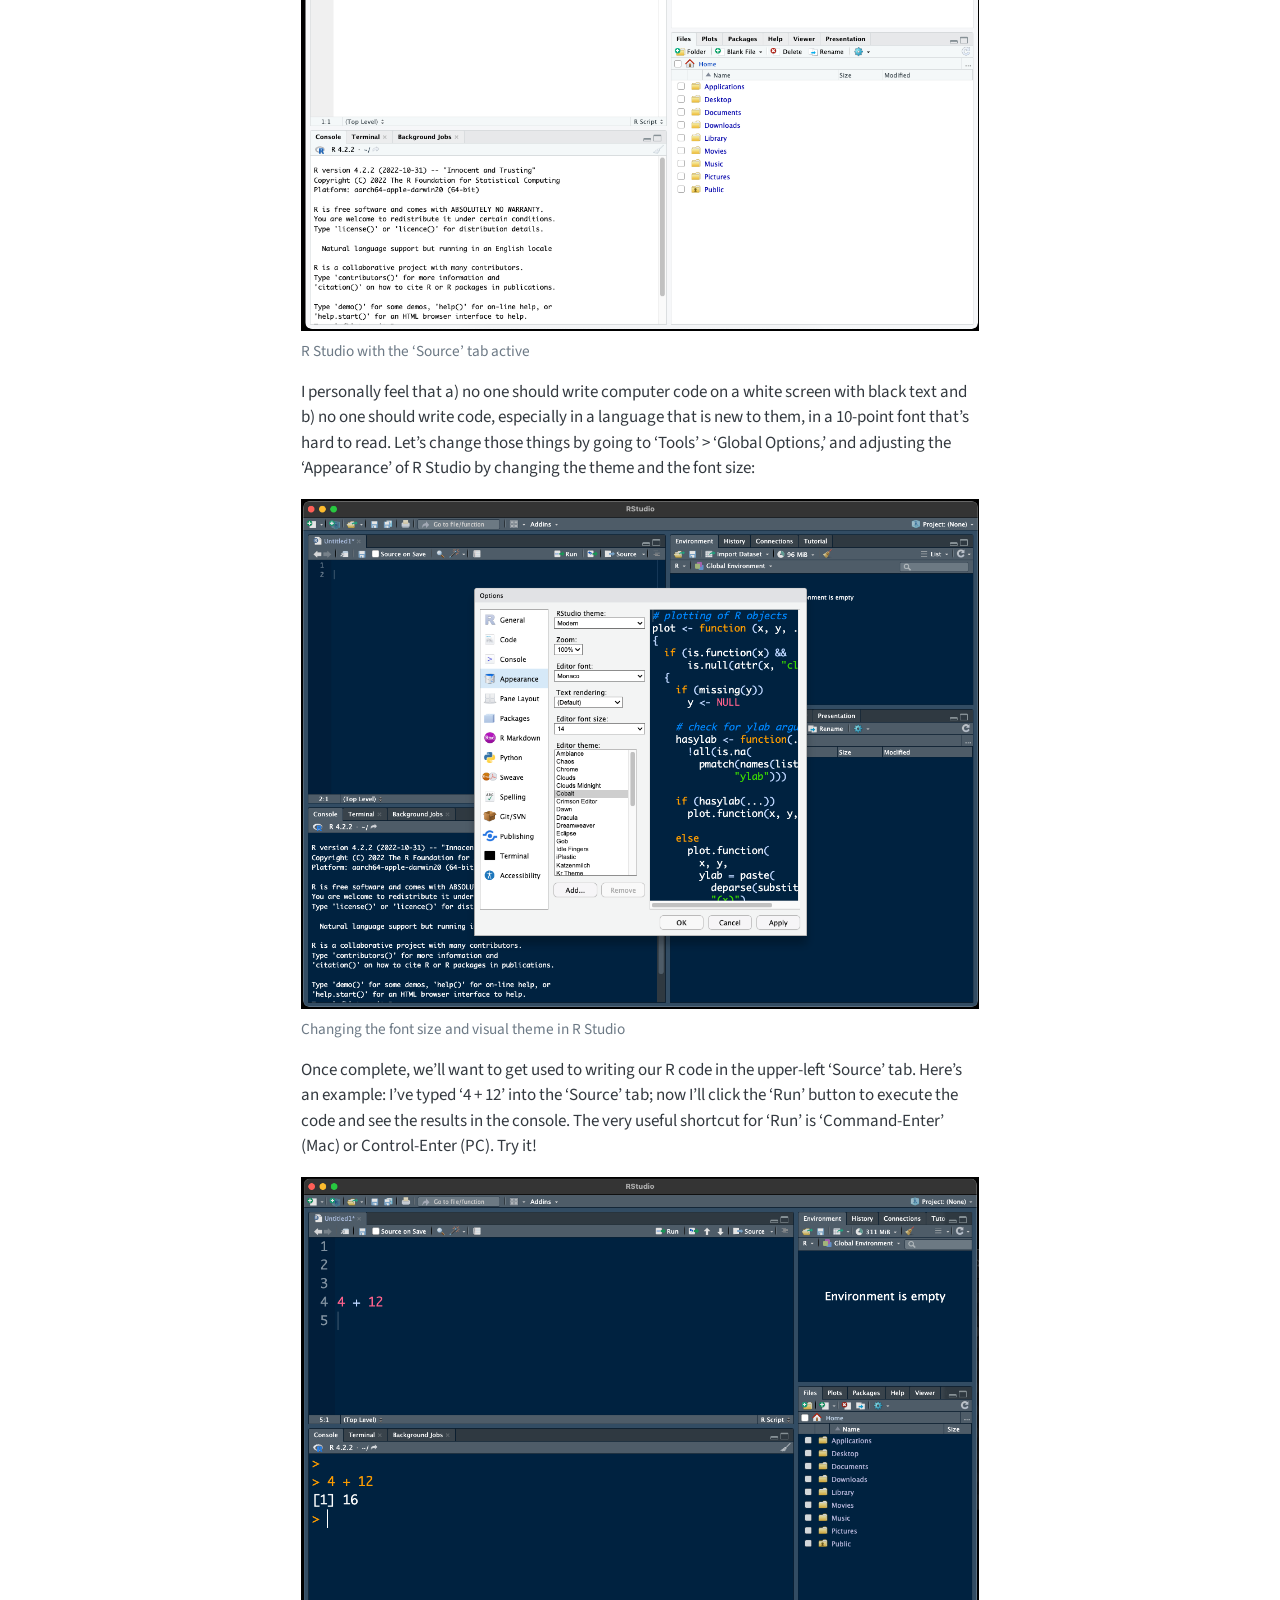
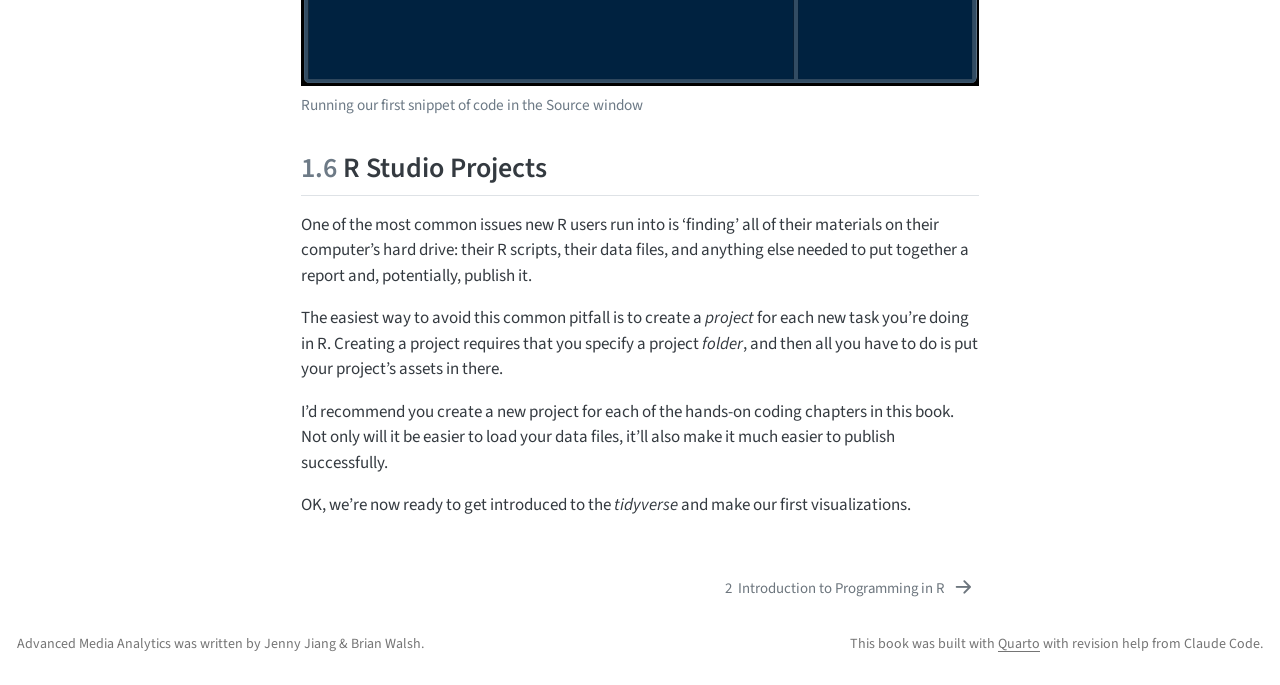
==== commit 13d46364: "changed imgs" ====
--- a/docs/index.html
+++ b/docs/index.html
@@ -6,9 +6,9 @@
 
 <meta name="viewport" content="width=device-width, initial-scale=1.0, user-scalable=yes">
 
-<meta name="author" content="Jenny Jiang &amp; Brian Walsh">
-
-<title>R for Media Analytics</title>
+<meta name="author" content="Jenny Jiang &amp; Brian Walsh &amp; Claude Code">
+
+<title>Advanced Media Analytics</title>
 <style>
 code{white-space: pre-wrap;}
 span.smallcaps{font-variant: small-caps;}
@@ -97,7 +97,7 @@
   <nav id="quarto-sidebar" class="sidebar collapse collapse-horizontal quarto-sidebar-collapse-item sidebar-navigation floating overflow-auto">
     <div class="pt-lg-2 mt-2 text-left sidebar-header">
     <div class="sidebar-title mb-0 py-0">
-      <a href="./">R for Media Analytics</a> 
+      <a href="./">Advanced Media Analytics</a> 
         <div class="sidebar-tools-main">
     <a href="https://github.com/bwalsh5/advanced-media-analytics/" title="Source Code" class="quarto-navigation-tool px-1" aria-label="Source Code"><i class="bi bi-github"></i></a>
   <a href="" class="quarto-reader-toggle quarto-navigation-tool px-1" onclick="window.quartoToggleReader(); return false;" title="Toggle reader mode">
@@ -231,7 +231,7 @@
 
 <header id="title-block-header" class="quarto-title-block default">
 <div class="quarto-title">
-<h1 class="title">R for Media Analytics</h1>
+<h1 class="title">Advanced Media Analytics</h1>
 </div>
 
 
@@ -780,13 +780,13 @@
 <footer class="footer">
   <div class="nav-footer">
     <div class="nav-footer-left">
-<p>R for Media Analytics was written by Jenny Jiang &amp; Brian Walsh.</p>
+<p>Advanced Media Analytics was written by Jenny Jiang &amp; Brian Walsh.</p>
 </div>   
     <div class="nav-footer-center">
       &nbsp;
     </div>
     <div class="nav-footer-right">
-<p>This book was built with <a href="https://quarto.org/">Quarto</a>.</p>
+<p>This book was built with <a href="https://quarto.org/">Quarto</a> with revision help from Claude Code.</p>
 </div>
   </div>
 </footer>
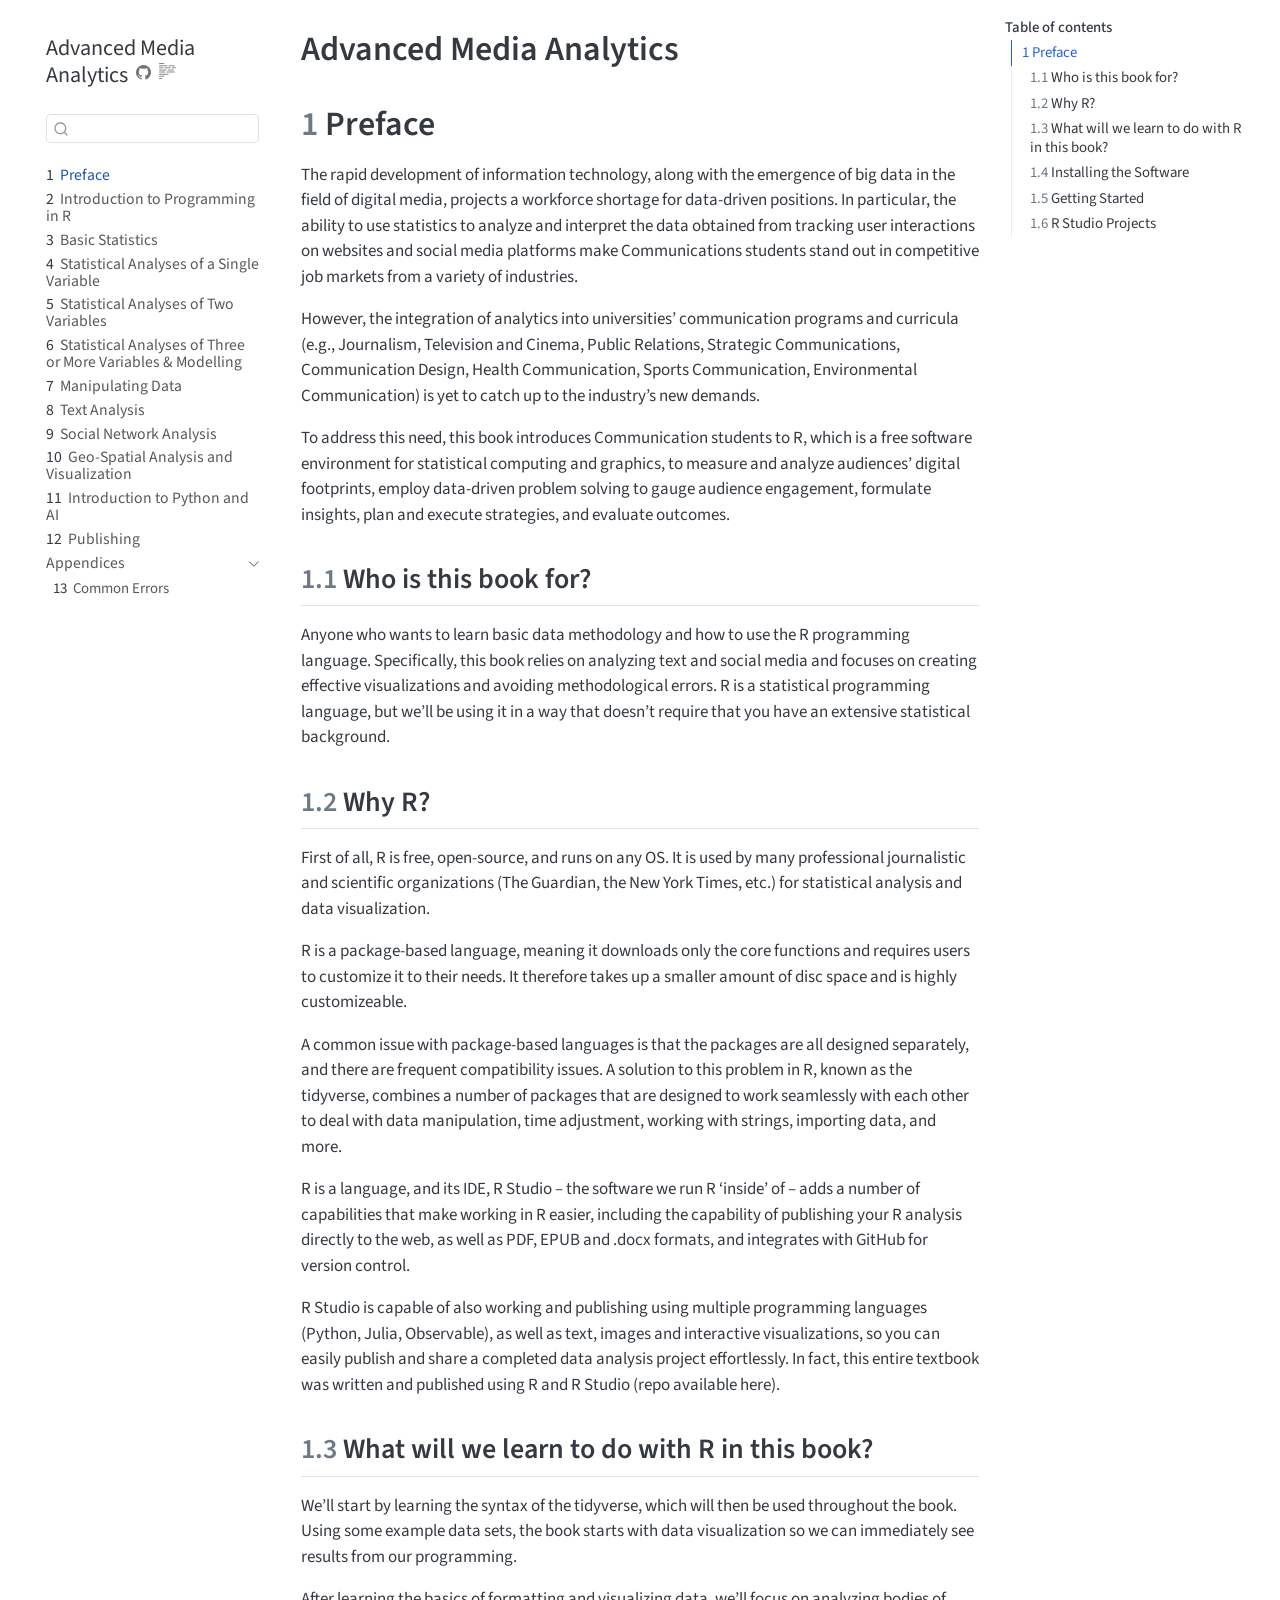
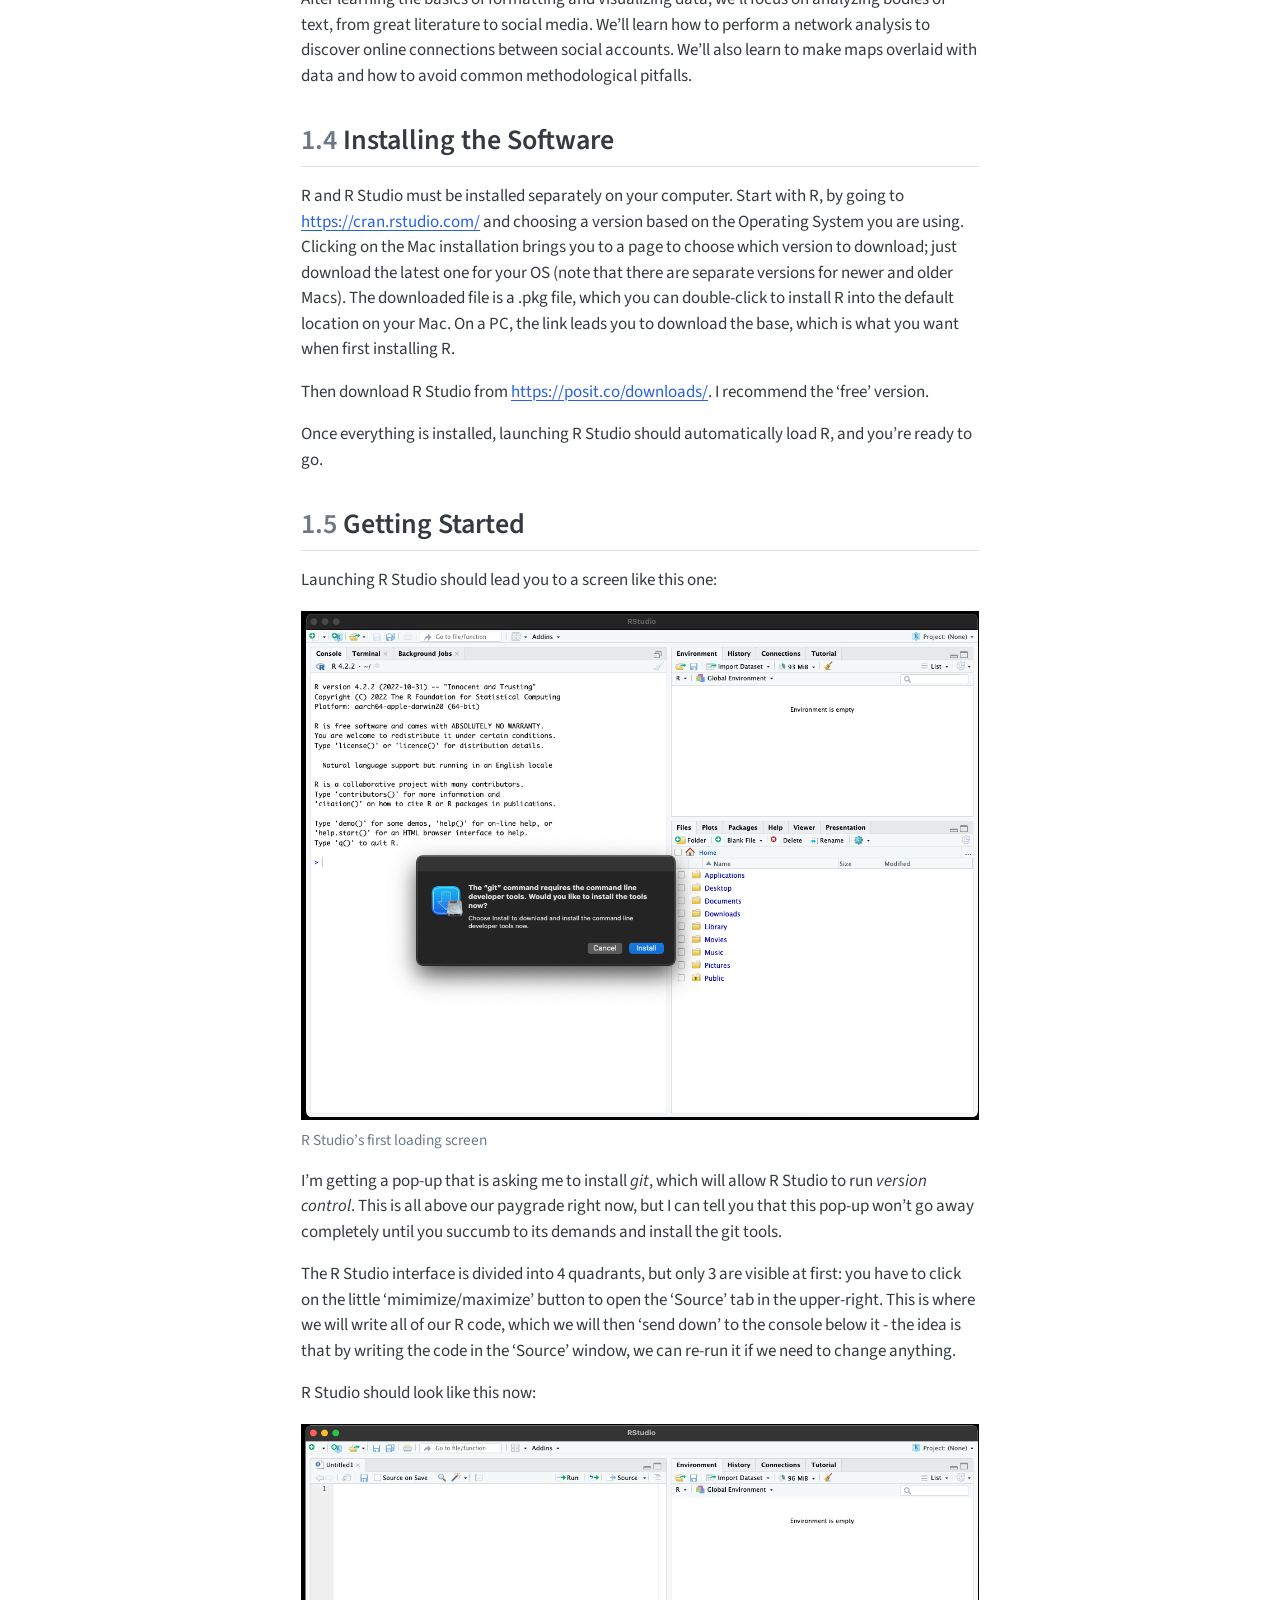
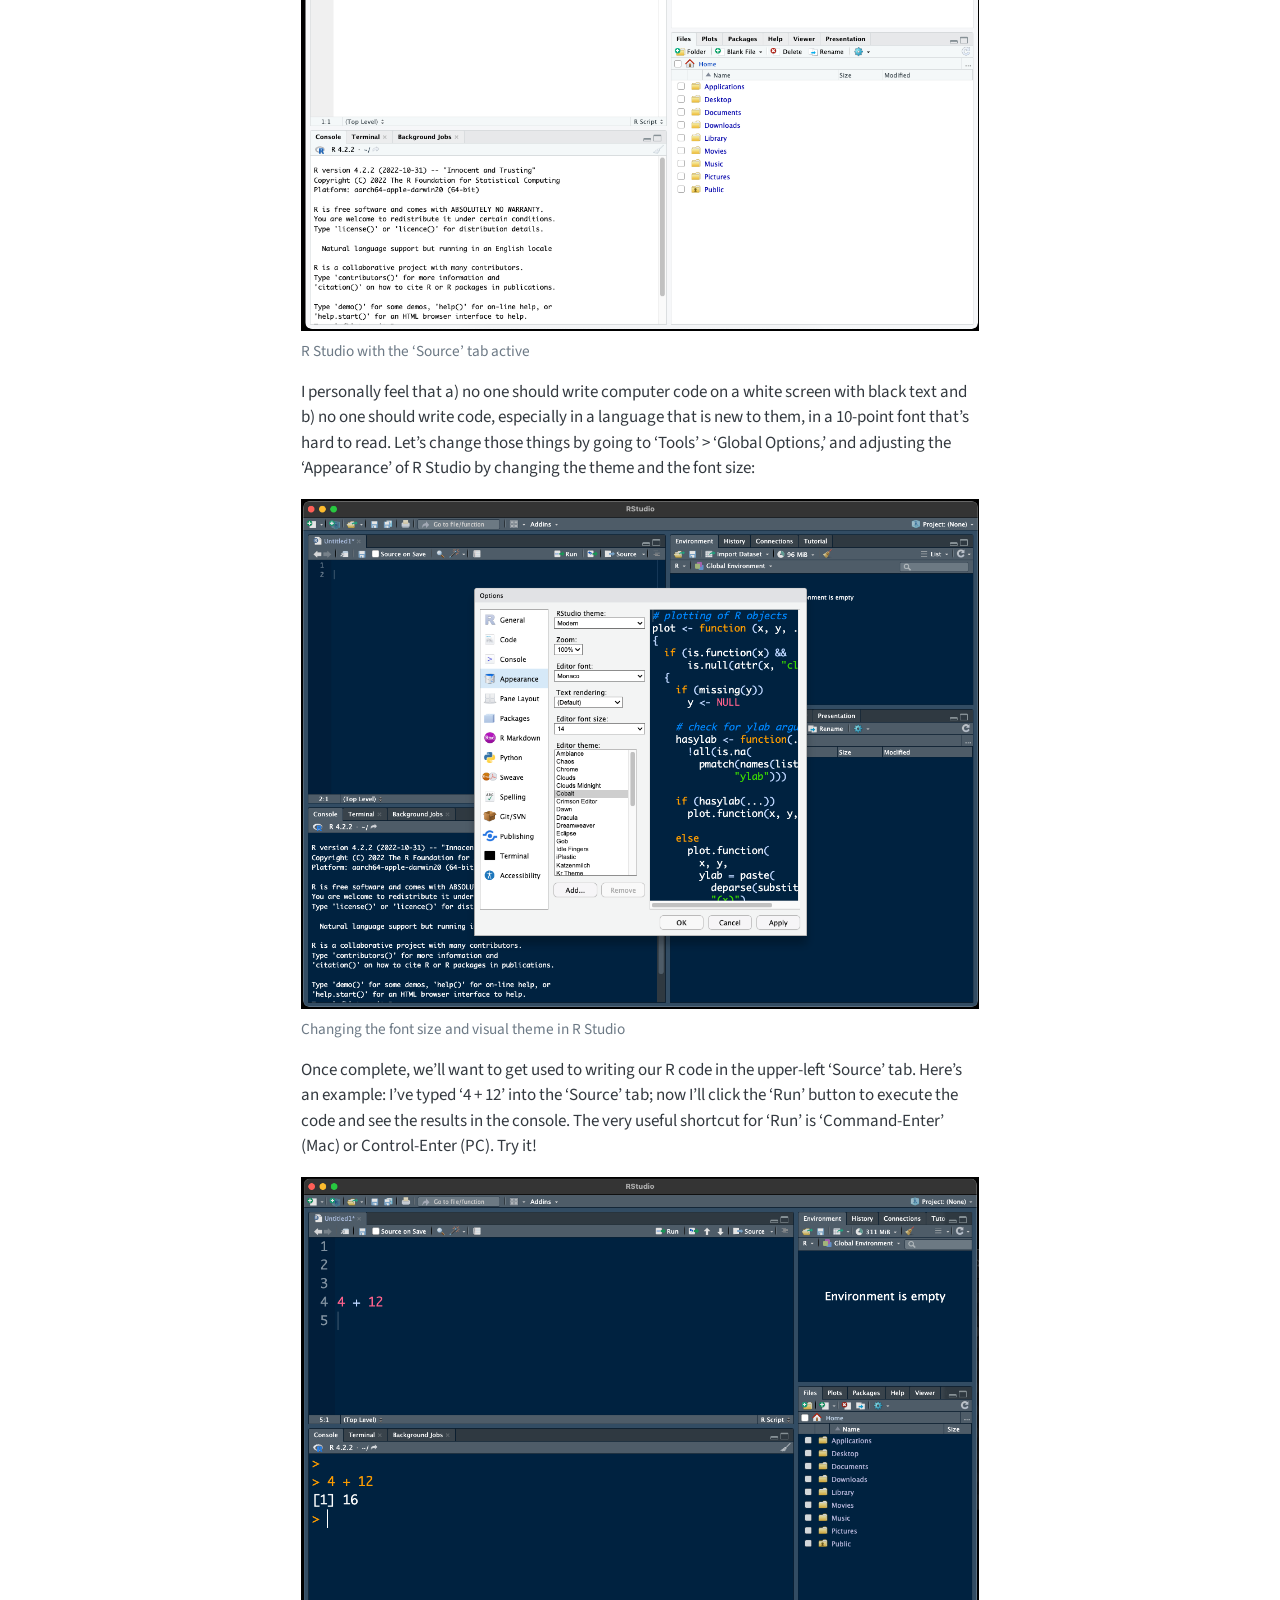
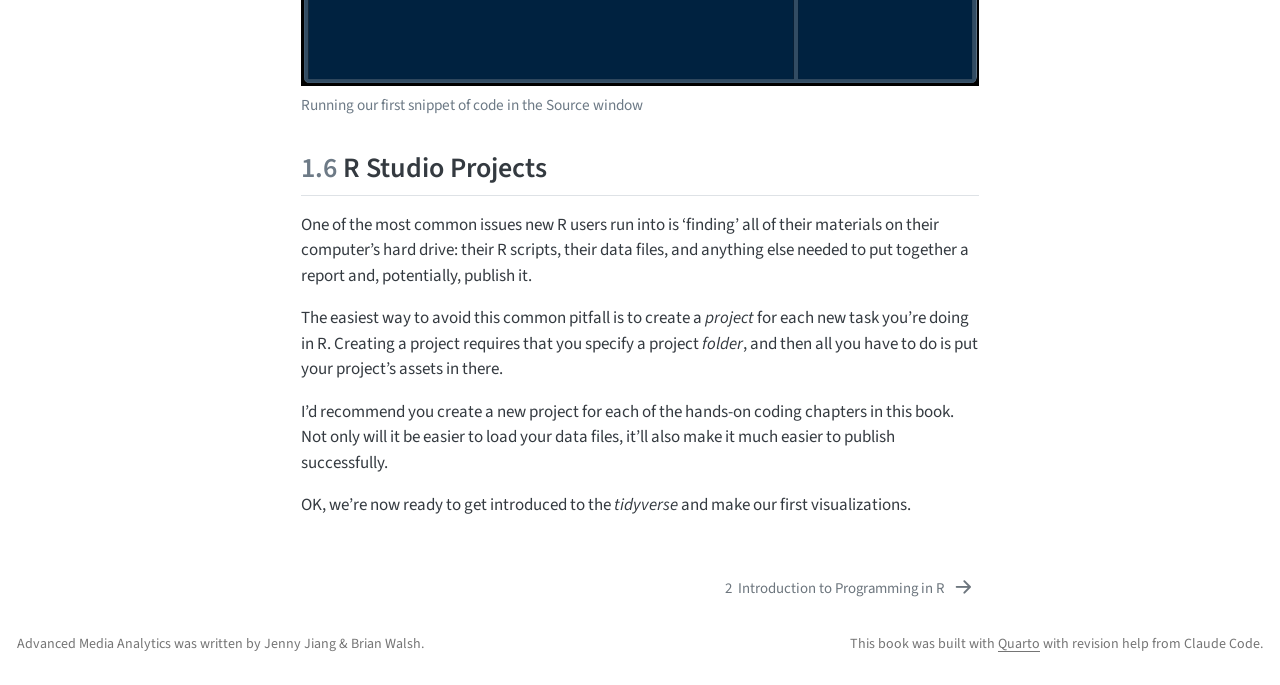
==== commit 2f3f5d31: "Rewrite geo-spatial chapter around tidycensus and update rendered docs Co-Authored-By: Claude Sonnet" ====
--- a/docs/index.html
+++ b/docs/index.html
@@ -160,7 +160,7 @@
         <li class="sidebar-item">
   <div class="sidebar-item-container"> 
   <a href="./text_analysis.html" class="sidebar-item-text sidebar-link">
- <span class="menu-text"><span class="chapter-number">8</span>&nbsp; <span class="chapter-title">install.packages(‘gutenbergr’)</span></span></a>
+ <span class="menu-text"><span class="chapter-number">8</span>&nbsp; <span class="chapter-title">Text Analysis</span></span></a>
   </div>
 </li>
         <li class="sidebar-item">
